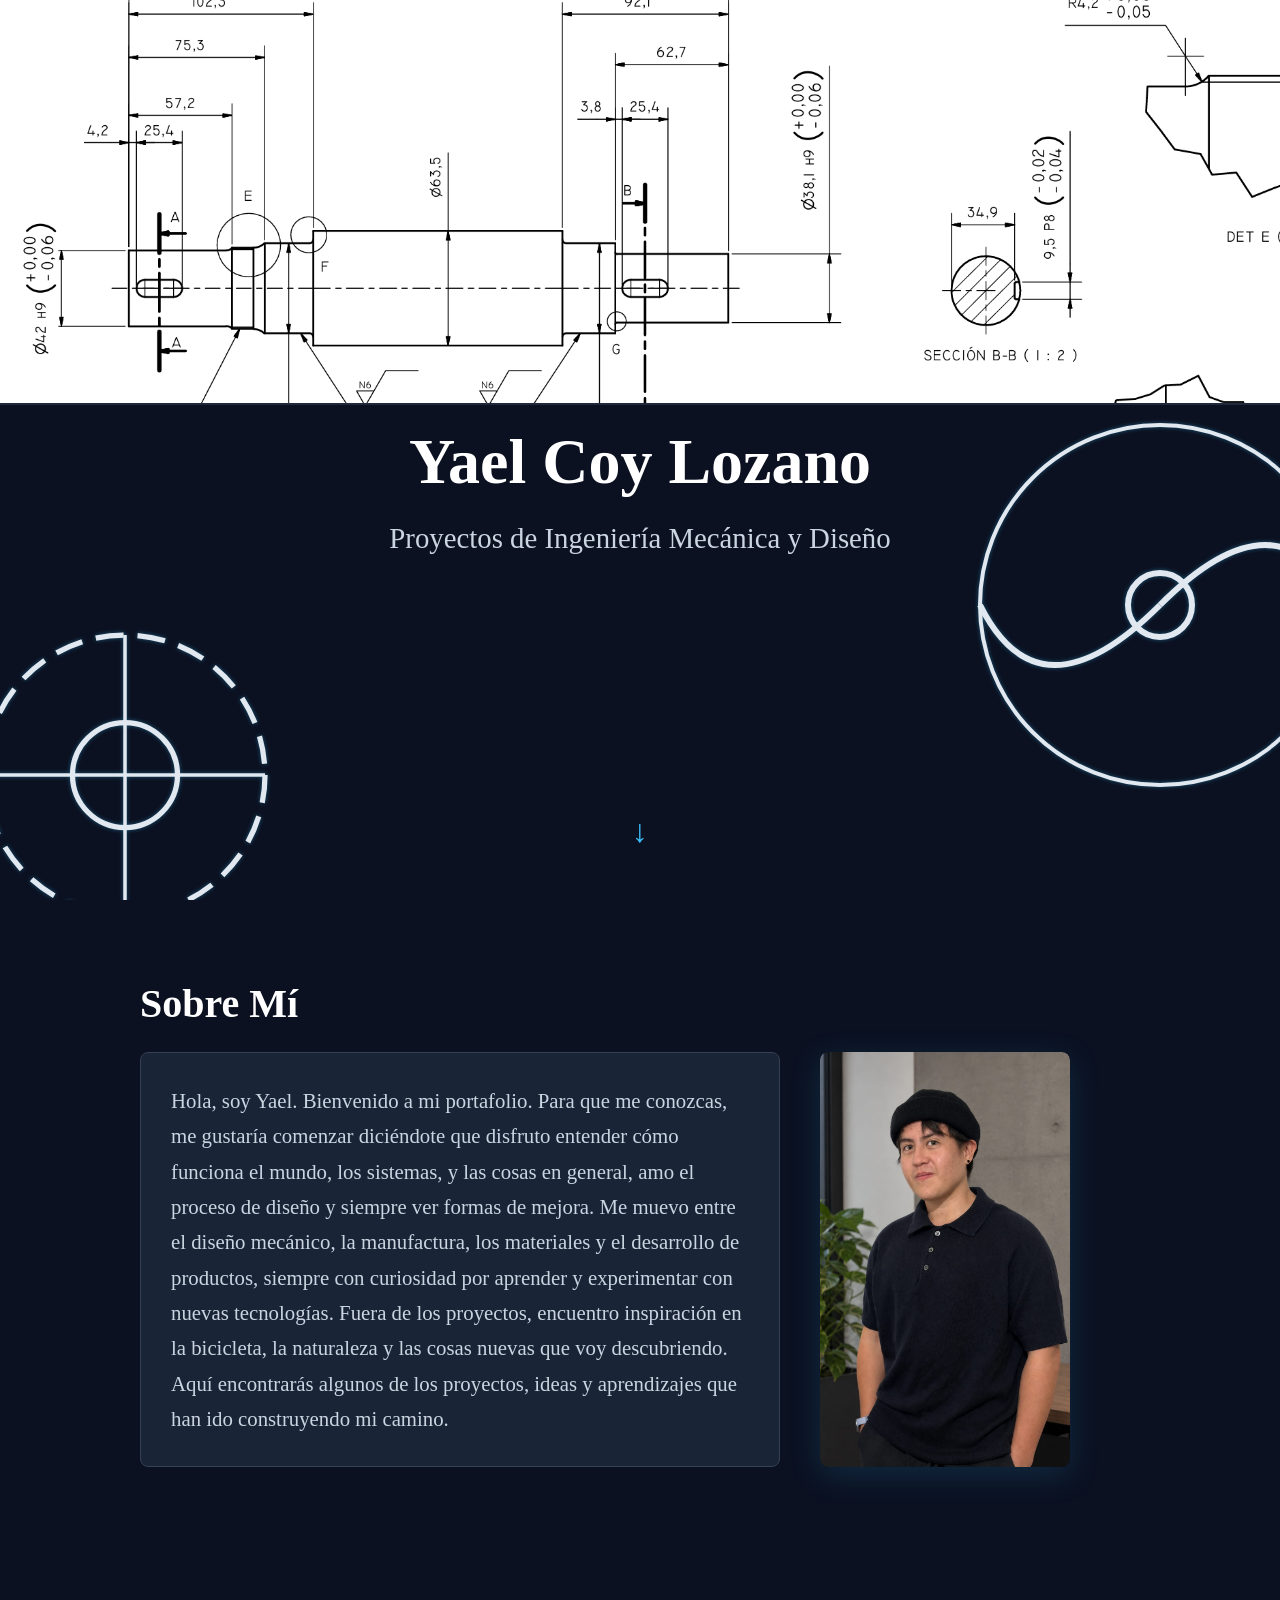
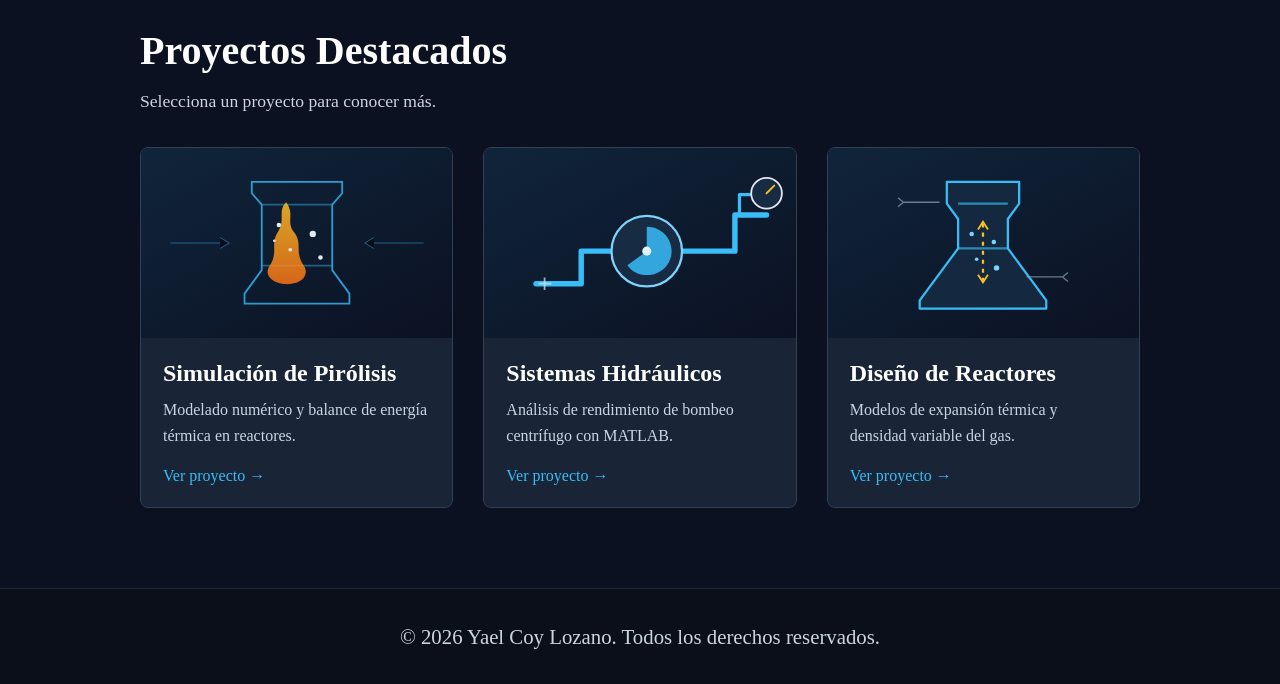
==== index.html @ a69e2ab6 "Add interactive project detail views to portfolio" ====
<!DOCTYPE html>
<html lang="es">
<head>
    <meta charset="UTF-8">
    <meta name="viewport" content="width=device-width, initial-scale=1.0">
    <title>Yael Coy Lozano | Portafolio de Ingeniería</title>
    <link rel="stylesheet" href="style.css">
    <link rel="stylesheet" href="projects.css">
    <link rel="icon" type="image/png" href="Favicon.png">
    <script src="projects.js" defer></script>
</head>
<body>

    <!-- FONDO ANIMADO DE MECANISMOS MINIMALISTAS -->
    <div class="mechanisms-background">
        <svg class="mech-shape shape-1" viewBox="0 0 100 100">
            <circle cx="50" cy="50" r="40" stroke="currentColor" stroke-width="1.5" fill="none" stroke-dasharray="8 4" />
            <circle cx="50" cy="50" r="15" stroke="currentColor" stroke-width="1.5" fill="none" />
            <line x1="50" y1="10" x2="50" y2="90" stroke="currentColor" stroke-width="1" />
            <line x1="10" y1="50" x2="90" y2="50" stroke="currentColor" stroke-width="1" />
        </svg>

        <svg class="mech-shape shape-2" viewBox="0 0 100 100">
            <circle cx="50" cy="50" r="45" stroke="currentColor" stroke-width="1" fill="none" />
            <path d="M50 50 Q 80 20 95 50" stroke="currentColor" stroke-width="1.5" fill="none" />
            <path d="M50 50 Q 20 80 5 50" stroke="currentColor" stroke-width="1.5" fill="none" />
            <circle cx="50" cy="50" r="8" stroke="currentColor" stroke-width="1.5" fill="none" />
        </svg>

        <svg class="mech-shape shape-3" viewBox="0 0 100 100">
            <polyline points="20,80 50,20 80,60" stroke="currentColor" stroke-width="1.5" fill="none" />
            <circle cx="20" cy="80" r="3" fill="currentColor" />
            <circle cx="50" cy="20" r="3" fill="currentColor" />
            <circle cx="80" cy="60" r="3" fill="currentColor" />
        </svg>
    </div>

    <!-- PANTALLA DE PRESENTACIÓN DIVIDIDA -->
    <header class="hero">
        <div class="hero-image"></div>
        <div class="hero-content">
            <h1 class="main-title">Yael Coy Lozano</h1>
            <p class="subtitle">Proyectos de Ingeniería Mecánica y Diseño</p>
            <div class="scroll-indicator">
                <span>&#8595;</span>
            </div>
        </div>
    </header>

    <!-- SECCIÓN SOBRE MÍ -->
    <section id="about" class="section">
        <div class="container">
            <h2>Sobre Mí</h2>
            <div class="about-content">
                <div class="about-text">
                    <div class="about-card">
                        <p>
                            Hola, soy Yael. Bienvenido a mi portafolio.

Para que me conozcas, me gustaría comenzar diciéndote que disfruto entender cómo funciona el mundo, los sistemas, y las cosas en general, amo el proceso de diseño y siempre ver formas de mejora. Me muevo entre el diseño mecánico, la manufactura, los materiales y el desarrollo de productos, siempre con curiosidad por aprender y experimentar con nuevas tecnologías.

Fuera de los proyectos, encuentro inspiración en la bicicleta, la naturaleza y las cosas nuevas que voy descubriendo.

Aquí encontrarás algunos de los proyectos, ideas y aprendizajes que han ido construyendo mi camino.
                        </p>
                    </div>
                </div>
                <div class="about-image">
                    <img src="Fondo perfil.jpeg" alt="Yael Coy Lozano">
                </div>
            </div>
        </div>
    </section>

    <!-- SECCIÓN DE PROYECTOS -->
    <section id="projects" class="section">
        <div class="container">
            <h2>Proyectos Destacados</h2>
            <p class="projects-intro">Selecciona un proyecto para conocer más.</p>

            <div class="projects-grid" id="projects-grid">
                <button class="project-card" type="button" data-project="pirolisis" aria-controls="detail-pirolisis">
                    <img class="project-card-image" src="images/proyecto-pirolisis.svg" alt="Ilustración de partículas y calor en un reactor" loading="lazy">
                    <span class="project-card-content">
                        <span class="project-card-title">Simulación de Pirólisis</span>
                        <span class="project-card-summary">Modelado numérico y balance de energía térmica en reactores.</span>
                        <span class="project-card-link">Ver proyecto <span aria-hidden="true">&#8594;</span></span>
                    </span>
                </button>

                <button class="project-card" type="button" data-project="hidraulica" aria-controls="detail-hidraulica">
                    <img class="project-card-image" src="images/proyecto-hidraulica.svg" alt="Ilustración de una bomba y un sistema de tuberías" loading="lazy">
                    <span class="project-card-content">
                        <span class="project-card-title">Sistemas Hidráulicos</span>
                        <span class="project-card-summary">Análisis de rendimiento de bombeo centrífugo con MATLAB.</span>
                        <span class="project-card-link">Ver proyecto <span aria-hidden="true">&#8594;</span></span>
                    </span>
                </button>

                <button class="project-card" type="button" data-project="reactores" aria-controls="detail-reactores">
                    <img class="project-card-image" src="images/proyecto-reactores.svg" alt="Ilustración técnica de un reactor cónico" loading="lazy">
                    <span class="project-card-content">
                        <span class="project-card-title">Diseño de Reactores</span>
                        <span class="project-card-summary">Modelos de expansión térmica y densidad variable del gas.</span>
                        <span class="project-card-link">Ver proyecto <span aria-hidden="true">&#8594;</span></span>
                    </span>
                </button>
            </div>

            <div class="project-details" id="project-details" hidden>
                <button class="back-to-projects" type="button">
                    <span aria-hidden="true">&#8592;</span> Volver a proyectos
                </button>

                <article class="project-detail" id="detail-pirolisis" tabindex="-1" hidden>
                    <img class="project-detail-image" src="images/proyecto-pirolisis.svg" alt="Ilustración de partículas y calor en un reactor">
                    <div class="project-detail-content">
                        <p class="project-detail-label">Proyecto destacado</p>
                        <h3>Simulación de Pirólisis</h3>
                        <h4>Descripción</h4>
                        <p>Modelado numérico en Python empleando métodos RK4 para simular la trayectoria de partículas y realizar el balance de energía térmica en reactores.</p>
                    </div>
                </article>

                <article class="project-detail" id="detail-hidraulica" tabindex="-1" hidden>
                    <img class="project-detail-image" src="images/proyecto-hidraulica.svg" alt="Ilustración de una bomba y un sistema de tuberías">
                    <div class="project-detail-content">
                        <p class="project-detail-label">Proyecto destacado</p>
                        <h3>Sistemas Hidráulicos</h3>
                        <h4>Descripción</h4>
                        <p>Análisis de rendimiento en sistemas de bombeo centrífugo utilizando MATLAB. Cálculo del Punto de Máxima Eficiencia (BEP), NPSH y curvas del sistema (H<sub>sis</sub>).</p>
                    </div>
                </article>

                <article class="project-detail" id="detail-reactores" tabindex="-1" hidden>
                    <img class="project-detail-image" src="images/proyecto-reactores.svg" alt="Ilustración técnica de un reactor cónico">
                    <div class="project-detail-content">
                        <p class="project-detail-label">Proyecto destacado</p>
                        <h3>Diseño de Reactores</h3>
                        <h4>Descripción</h4>
                        <p>Desarrollo de modelos considerando la expansión térmica y la densidad variable del gas en geometrías de expansión cónica.</p>
                    </div>
                </article>
            </div>
        </div>
    </section>

    <!-- PIE DE PÁGINA -->
    <footer class="footer">
        <div class="container">
            <p>&copy; 2026 Yael Coy Lozano. Todos los derechos reservados.</p>
        </div>
    </footer>
</body>
</html>
---- style.css ----
/* RESET BÁSICO Y PROPIEDADES GENERALES */
* {
    margin: 0;
    padding: 0;
    box-sizing: border-box;
}

html {
    scroll-behavior: smooth;
    font-family: "Times New Roman", Times, serif; 
    background-color: #0b1121; /* Fondo principal oscuro */
    color: #e2e8f0;
    position: relative; 
    z-index: 0;
}

body {
    position: relative;
    z-index: 1;
}

/* ------------------------------------------- */
/* FONDO DE MECANISMOS ANIMADOS */
/* ------------------------------------------- */
.mechanisms-background {
    position: fixed; 
    top: 0;
    left: 0;
    width: 100%;
    height: 100%;
    pointer-events: none; 
    z-index: 0;
    overflow: hidden;
    background-color: transparent;
}

.mech-shape {
    position: absolute;
    stroke: rgba(56, 189, 248, 0.6);
    fill: none;
}

svg.mech-shape {
    filter: drop-shadow(0 0 2px rgba(56, 189, 248, 0.4));
}

@keyframes fadeMoveRotate {
    0% {
        opacity: 0;
        transform: rotate(0deg) scale(0.9) translateY(15px);
    }
    40% { opacity: 1; }
    60% { opacity: 1; }
    100% {
        opacity: 0;
        transform: rotate(60deg) scale(1.1) translateY(-15px);
    }
}

.shape-1 {
    width: 350px;
    height: 350px;
    bottom: -50px;
    left: -50px;
    animation: fadeMoveRotate 14s infinite linear;
}

.shape-2 {
    width: 400px;
    height: 400px;
    top: 45%;
    right: -80px;
    animation: fadeMoveRotate 18s infinite linear reverse;
    animation-delay: 4s; 
}

.shape-3 {
    width: 200px;
    height: 200px;
    top: 15%;
    left: 15%;
    animation: fadeMoveRotate 12s infinite linear;
    animation-delay: 8s; 
}

/* ------------------------------------------- */
/* PANTALLA DE PRESENTACIÓN DIVIDIDA */
/* ------------------------------------------- */
.hero {
    height: 100vh; 
    display: flex;
    flex-direction: column;
    position: relative;
    z-index: 2;
}

.hero-image {
    width: 100%;
    height: 45vh; 
    background-image: url('Fondo plano.png'); 
    background-size: cover; 
    background-position: center; 
    background-repeat: no-repeat;
    position: relative;
    z-index: 3; /* Cubre la animación en la parte superior */
    border-bottom: 2px solid #1e293b;
}

.hero-content {
    height: 55vh; 
    display: flex;
    flex-direction: column;
    justify-content: center;
    align-items: center;
    text-align: center;
    padding: 20px;
    background-color: transparent;
    position: relative;
    z-index: 2; /* Por encima de la animación */
}

.main-title {
    font-size: 4rem; /* Título grande e impactante */
    font-weight: bold;
    color: #ffffff;
    margin-bottom: 15px;
}

.subtitle {
    font-size: 1.8rem; /* Subtítulo agrandado */
    font-weight: normal;
    color: #cbd5e1; 
    margin-bottom: 40px;
}

.scroll-indicator {
    font-size: 2rem;
    color: #38bdf8;
    animation: bounce 2s infinite;
    margin-top: auto; 
    margin-bottom: 30px;
}

@keyframes bounce {
    0%, 20%, 50%, 80%, 100% { transform: translateY(0); }
    40% { transform: translateY(-10px); }
    60% { transform: translateY(-5px); }
}

/* ------------------------------------------- */
/* SECCIONES Y CONTENIDO (Por encima del fondo) */
/* ------------------------------------------- */
.section {
    padding: 80px 20px;
    position: relative;
    z-index: 2;
}

.container {
    max-width: 1000px;
    margin: 0 auto;
}

h2 {
    font-size: 2.5rem;
    color: #ffffff;
    margin-bottom: 25px;
}

p {
    line-height: 1.7;
    color: #cbd5e1;
    font-size: 1.3rem; 
}

/* ------------------------------------------- */
/* SECCIÓN SOBRE MÍ - LAYOUT DE DOS COLUMNAS */
/* ------------------------------------------- */
.about-content {
    display: grid;
    grid-template-columns: 2fr 1fr;
    gap: 40px;
    align-items: stretch;
}

.about-text {
    flex: 1;
}

.about-card {
    background-color: rgba(30, 41, 59, 0.85); /* Fondo semitransparente */
    padding: 30px;
    border-radius: 8px;
    border: 1px solid #334155;
    backdrop-filter: blur(5px); /* Efecto cristal */
    user-select: none; /* No seleccionable */
    -webkit-user-select: none; /* Para Safari */
    -moz-user-select: none; /* Para Firefox */
    display: flex;
    align-items: center;
    height: 100%;
}

.about-card p {
    margin: 0;
}

.about-image {
    flex: 1;
    overflow: hidden;
    border-radius: 8px;
    box-shadow: 0 8px 32px rgba(56, 189, 248, 0.15);
    max-width: 250px;
    height: 100%;
    display: flex;
    align-items: center;
    justify-content: center;
}

.about-image img {
    width: 100%;
    height: 100%;
    object-fit: cover;
    border-radius: 8px;
    display: block;
}

/* Responsive: En pantallas pequeñas, una columna */
@media (max-width: 768px) {
    .about-content {
        grid-template-columns: 1fr;
        gap: 20px;
    }
    
    .about-image {
        max-width: 200px;
        margin: 0 auto;
    }
    
    .about-image {
        order: -1; /* La imagen arriba en móvil */
    }
}

/* ------------------------------------------- */
/* TARJETAS DE PROYECTOS */
/* ------------------------------------------- */
.projects-grid {
    display: grid;
    grid-template-columns: repeat(auto-fit, minmax(300px, 1fr));
    gap: 30px;
    margin-top: 30px;
}

.project-card {
    background-color: rgba(30, 41, 59, 0.85); /* Fondo semitransparente */
    padding: 30px;
    border-radius: 8px;
    transition: transform 0.3s ease, border-color 0.3s ease;
    border: 1px solid #334155;
    backdrop-filter: blur(5px); /* Efecto cristal para que el fondo se vea elegante */
}

.project-card:hover {
    transform: translateY(-5px);
    border-color: #38bdf8;
}

.project-card h3 {
    color: #ffffff;
    margin-bottom: 15px;
    font-size: 1.6rem;
}

.project-card p {
    font-size: 1.15rem;
}

/* ------------------------------------------- */
/* FOOTER */
/* ------------------------------------------- */
.footer {
    text-align: center;
    padding: 30px 20px;
    background-color: #0b0f19;
    color: #64748b;
    font-size: 1.1rem;
    position: relative;
    z-index: 2;
    border-top: 1px solid #1e293b;
}
---- projects.css ----
/* Vistas ampliadas de proyectos */
.projects-intro {
    margin-top: -12px;
    font-size: 1.1rem;
}

.project-card {
    display: flex;
    flex-direction: column;
    width: 100%;
    padding: 0;
    overflow: hidden;
    color: inherit;
    text-align: left;
    font: inherit;
    cursor: pointer;
}

.project-card:focus-visible,
.back-to-projects:focus-visible {
    outline: 3px solid #38bdf8;
    outline-offset: 4px;
}

.project-card-image {
    display: block;
    width: 100%;
    height: 190px;
    object-fit: cover;
    background: #111b2e;
}

.project-card-content {
    display: flex;
    flex: 1;
    flex-direction: column;
    align-items: flex-start;
    padding: 22px;
}

.project-card-title {
    margin-bottom: 10px;
    color: #fff;
    font-size: 1.5rem;
    font-weight: 700;
}

.project-card-summary {
    color: #cbd5e1;
    font-size: 1rem;
    line-height: 1.6;
}

.project-card-link {
    margin-top: 18px;
    color: #38bdf8;
    font-size: 1rem;
}

.project-details {
    margin-top: 30px;
}

.back-to-projects {
    display: inline-flex;
    align-items: center;
    gap: 10px;
    margin-bottom: 22px;
    padding: 10px 0;
    border: 0;
    background: transparent;
    color: #38bdf8;
    font: inherit;
    font-size: 1.1rem;
    cursor: pointer;
}

.back-to-projects span {
    font-size: 1.5rem;
}

.project-detail {
    overflow: hidden;
    border: 1px solid #334155;
    border-radius: 12px;
    background: rgba(30, 41, 59, 0.92);
    backdrop-filter: blur(5px);
    animation: project-detail-enter 220ms ease-out;
}

.project-detail-image {
    display: block;
    width: 100%;
    max-height: 390px;
    object-fit: cover;
    background: #111b2e;
}

.project-detail-content {
    padding: clamp(22px, 5vw, 42px);
}

.project-detail-label {
    margin-bottom: 8px;
    color: #38bdf8;
    font-size: 1rem;
    text-transform: uppercase;
    letter-spacing: 0.08em;
}

.project-detail h3 {
    margin-bottom: 24px;
    color: #fff;
    font-size: clamp(1.8rem, 5vw, 2.5rem);
}

.project-detail h4 {
    margin-bottom: 8px;
    color: #fff;
    font-size: 1.25rem;
}

.project-detail-content > p:last-child {
    font-size: 1.1rem;
}

.project-details[hidden],
.project-detail[hidden],
.projects-grid[hidden] {
    display: none;
}

@keyframes project-detail-enter {
    from { opacity: 0; transform: translateY(8px); }
    to { opacity: 1; transform: translateY(0); }
}

@media (prefers-reduced-motion: reduce) {
    .project-detail {
        animation: none;
    }
}

@media (max-width: 480px) {
    .project-card-image {
        height: 165px;
    }
}
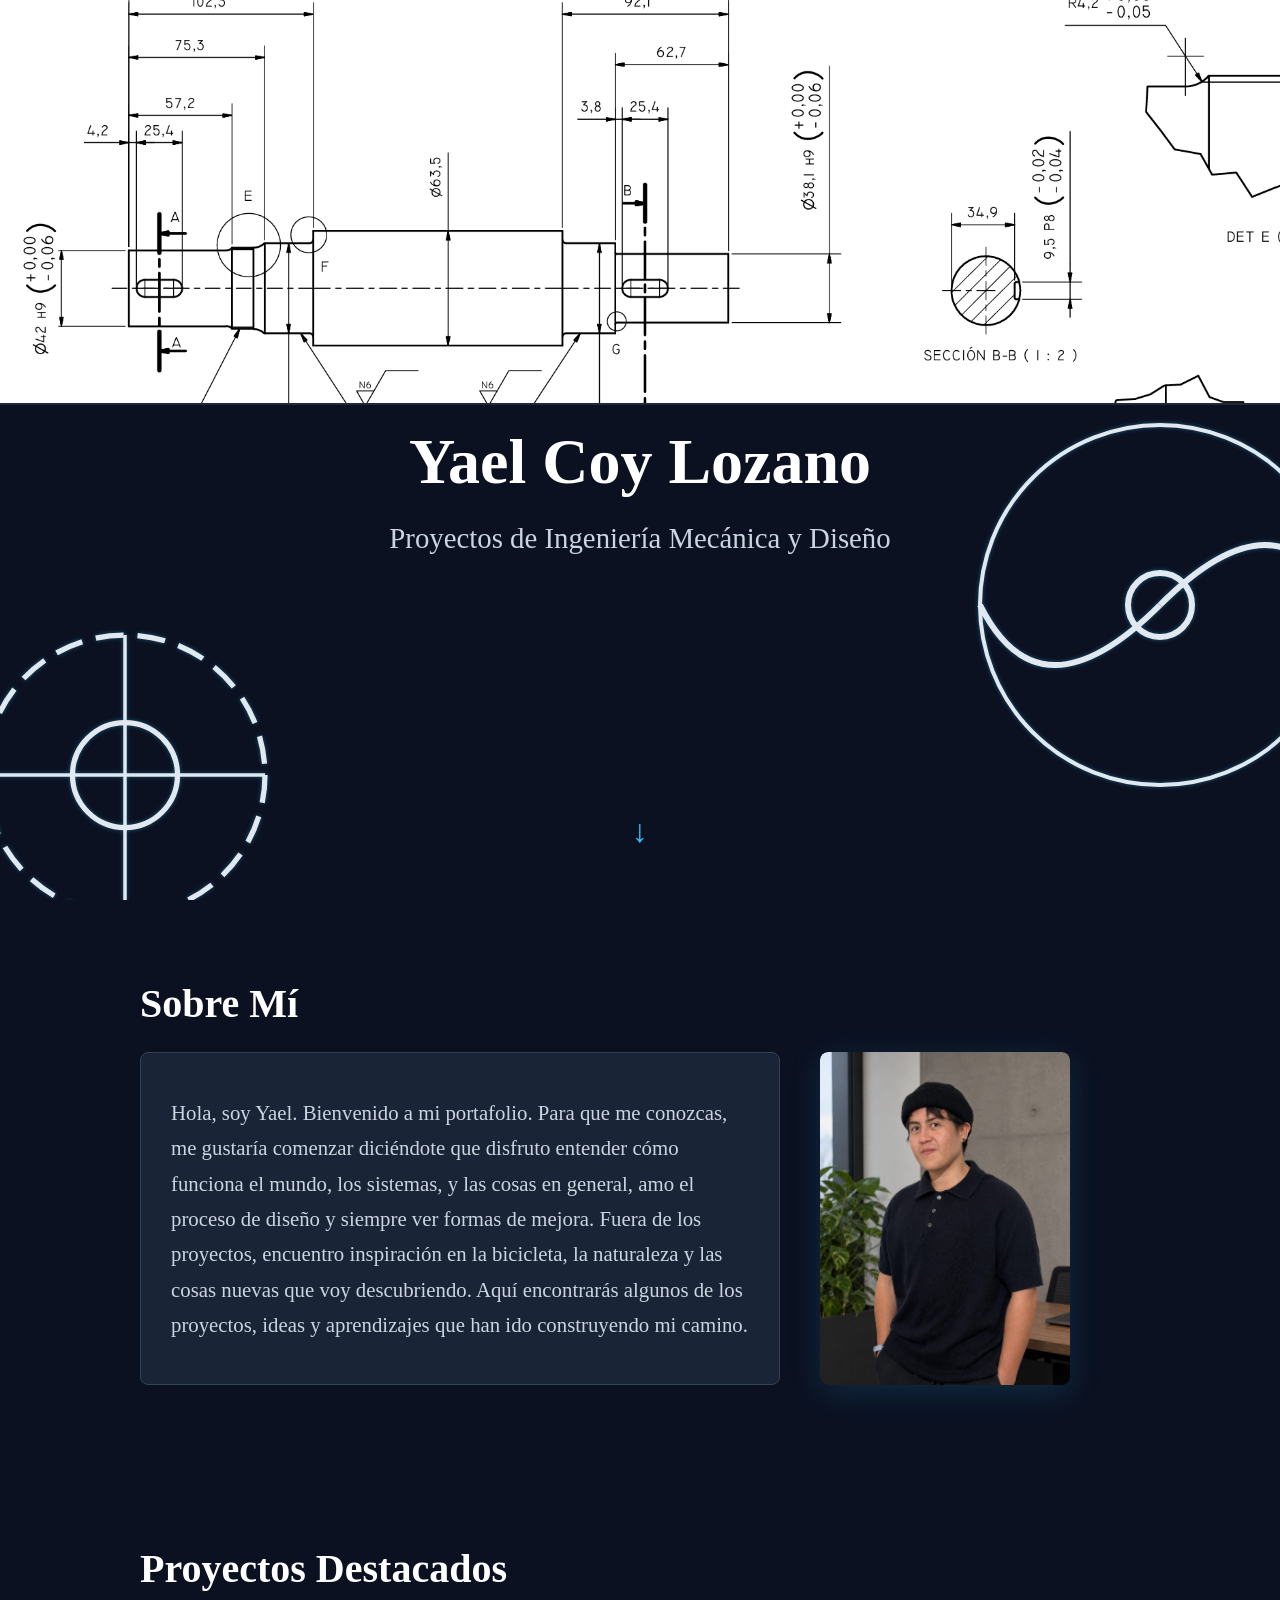
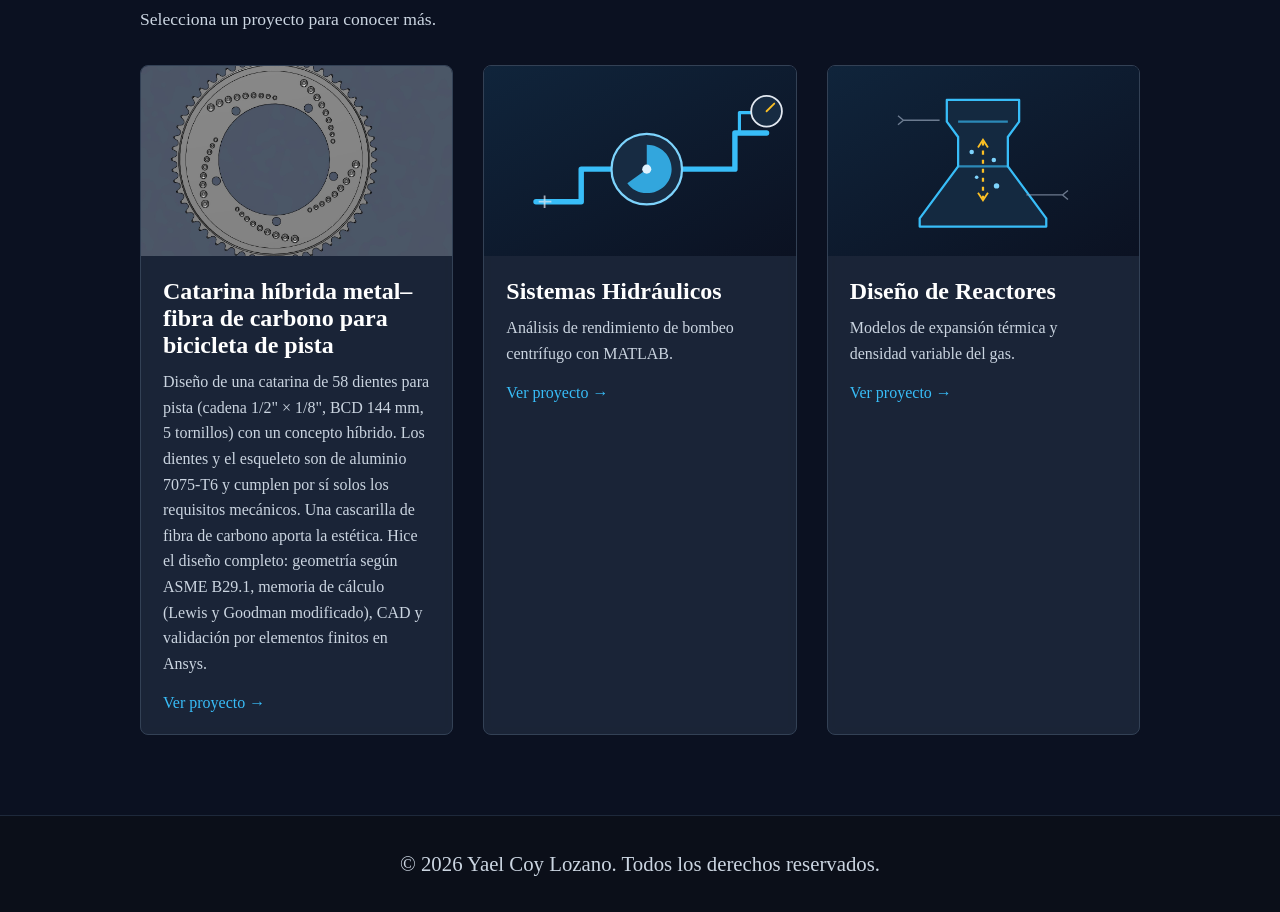
==== commit 334a5156: "Update first project with Catarina hybrid sprocket content and FEA images" ====
--- a/index.html
+++ b/index.html
@@ -57,7 +57,7 @@
                         <p>
                             Hola, soy Yael. Bienvenido a mi portafolio.
 
-Para que me conozcas, me gustaría comenzar diciéndote que disfruto entender cómo funciona el mundo, los sistemas, y las cosas en general, amo el proceso de diseño y siempre ver formas de mejora. Me muevo entre el diseño mecánico, la manufactura, los materiales y el desarrollo de productos, siempre con curiosidad por aprender y experimentar con nuevas tecnologías.
+Para que me conozcas, me gustaría comenzar diciéndote que disfruto entender cómo funciona el mundo, los sistemas, y las cosas en general, amo el proceso de diseño y siempre ver formas de mejora.
 
 Fuera de los proyectos, encuentro inspiración en la bicicleta, la naturaleza y las cosas nuevas que voy descubriendo.
 
@@ -80,10 +80,10 @@
 
             <div class="projects-grid" id="projects-grid">
                 <button class="project-card" type="button" data-project="pirolisis" aria-controls="detail-pirolisis">
-                    <img class="project-card-image" src="images/proyecto-pirolisis.svg" alt="Ilustración de partículas y calor en un reactor" loading="lazy">
+                    <img class="project-card-image" src="images/Catarina1.jpeg" alt="Catarina híbrida de aluminio y fibra de carbono para bicicleta de pista" loading="lazy">
                     <span class="project-card-content">
-                        <span class="project-card-title">Simulación de Pirólisis</span>
-                        <span class="project-card-summary">Modelado numérico y balance de energía térmica en reactores.</span>
+                        <span class="project-card-title">Catarina híbrida metal–fibra de carbono para bicicleta de pista</span>
+                        <span class="project-card-summary">Diseño de una catarina de 58 dientes para pista (cadena 1/2&quot; × 1/8&quot;, BCD 144 mm, 5 tornillos) con un concepto híbrido. Los dientes y el esqueleto son de aluminio 7075-T6 y cumplen por sí solos los requisitos mecánicos. Una cascarilla de fibra de carbono aporta la estética. Hice el diseño completo: geometría según ASME B29.1, memoria de cálculo (Lewis y Goodman modificado), CAD y validación por elementos finitos en Ansys.</span>
                         <span class="project-card-link">Ver proyecto <span aria-hidden="true">&#8594;</span></span>
                     </span>
                 </button>
@@ -113,12 +113,73 @@
                 </button>
 
                 <article class="project-detail" id="detail-pirolisis" tabindex="-1" hidden>
-                    <img class="project-detail-image" src="images/proyecto-pirolisis.svg" alt="Ilustración de partículas y calor en un reactor">
+                    <img class="project-detail-image" src="images/Catarina1.jpeg" alt="Catarina híbrida de aluminio y fibra de carbono para bicicleta de pista">
                     <div class="project-detail-content">
                         <p class="project-detail-label">Proyecto destacado</p>
-                        <h3>Simulación de Pirólisis</h3>
-                        <h4>Descripción</h4>
-                        <p>Modelado numérico en Python empleando métodos RK4 para simular la trayectoria de partículas y realizar el balance de energía térmica en reactores.</p>
+                        <h3>Catarina híbrida metal–fibra de carbono para bicicleta de pista</h3>
+
+                        <h4>Objetivo y concepto</h4>
+                        <p>Quería una catarina de pista que fuera resistente y también llamativa. Separé las dos funciones:</p>
+                        <p><strong>Función mecánica:</strong> los dientes y un esqueleto estructural en aluminio 7075-T6. El metal debía cumplir por sí solo con la resistencia a fatiga y al desgaste, sin depender de la fibra.</p>
+                        <p><strong>Función estética:</strong> una cascarilla de fibra de carbono sobre el esqueleto, que da el aspecto visual característico del material sin tener un papel estructural.</p>
+                        <p>Así, el diseño mecánico se verifica solo con el metal, que es la condición más exigente.</p>
+
+                        <h4>Los requisitos eran:</h4>
+                        <ul>
+                            <li>Transmisión de 58 dientes con cadena de 1/2&quot; × 1/8&quot;.</li>
+                            <li>Montaje con BCD de 144 mm y 5 tornillos.</li>
+                            <li>Vida útil de 15.000 km.</li>
+                            <li>Alta resistencia a fatiga y al desgaste.</li>
+                            <li>Perfil de diente estándar de pista.</li>
+                        </ul>
+
+                        <h4>Geometría</h4>
+                        <p>Calculé el perfil del diente con las relaciones de ASME B29.1, a partir de la cadena (paso de 12,7 mm, rodillo de 7,92 mm). Los resultados principales:</p>
+                        <ul>
+                            <li>Diámetro primitivo de 234,6 mm.</li>
+                            <li>Diámetro de raíz de 226,7 mm.</li>
+                            <li>Diámetro exterior de 240 mm.</li>
+                            <li>Espesor de diente de 2,95 mm frente a un ancho interno de cadena de 3,175 mm, lo que deja 0,22 mm de holgura de entrada.</li>
+                            <li>Chaflanes laterales de 1,27 a 1,9 mm a 45°.</li>
+                            <li>Radios de asiento y de perfil dentro de los rangos de la norma.</li>
+                            <li>Diámetro de alivio de 202,4 mm bajo la raíz, que define hasta dónde se puede vaciar el cuerpo del plato sin invadir la zona de dientes.</li>
+                        </ul>
+                        <p>En el CAD, el esqueleto lleva orificios de tamaño decreciente distribuidos en arcos, que lo aligeran y le dan identidad visual.</p>
+
+                        <h4>Cargas de diseño</h4>
+                        <p>Modelé un sprint con 1.600 W de potencia pico a 75 km/h, con rueda 700c y piñón de 14 dientes. Resultaron un torque de 106 N·m y una fuerza de cadena nominal de 906 N. Definí dos casos de carga:</p>
+                        <ul>
+                            <li>Carga pico: 1.359 N. Es la nominal con un factor de 1,5 por tirones de cadena y esfuerzo adicional del ciclista. La uso para la verificación estática.</li>
+                            <li>Carga nominal: 906 N. Es la carga repetida en cada pedalada. La uso para fatiga, porque los impactos son eventos ocasionales y no ocurren en cada ciclo.</li>
+                        </ul>
+                        <p>Como la catarina funciona como un engrane, la carga se reparte entre los dientes en contacto con la cadena. Asumí un reparto 70/30: el diente más cargado recibe el 70 % (951 N con la carga pico) y el segundo el 30 % (408 N).</p>
+
+                        <h4>Verificación estática</h4>
+                        <p>Con la teoría de Lewis calculé el esfuerzo en la raíz del diente, usando el factor de forma interpolado para z = 58 y el factor de velocidad de Barth. Para el diente más cargado, con 951 N, el esfuerzo es de unos 252 MPa. El admisible es de 419 MPa (S<sub>y</sub>/1,2), y el factor de seguridad respecto a la fluencia (503 MPa) es de aproximadamente 2.</p>
+
+                        <h4>Verificación por fatiga</h4>
+                        <p>Con la carga nominal y el reparto 70/30, el diente más cargado soporta 634 N. El esfuerzo máximo resulta de unos 168 MPa, con σ<sub>min</sub> = 0 (carga repetida), por lo que σ<sub>m</sub> = σ<sub>a</sub> ≈ 84 MPa. Corregí el límite de fatiga del aluminio 7075-T6 (159 MPa a 5×10⁸ ciclos) con los factores de Marín: superficie, tamaño, temperatura y confiabilidad del 95 %. El resultado es de 128 MPa. Con Goodman modificado, el factor de seguridad es de 1,24 para una vida de 15.000 km, que equivale a unas 20,4 millones de revoluciones del plato.</p>
+
+                        <h4>Validación por elementos finitos (Ansys)</h4>
+                        <p>Para contrastar el cálculo analítico modelé un sector de dientes en Ansys, con una carga de 951 N sobre el diente más cargado.</p>
+                        <ul>
+                            <li>El esfuerzo principal máximo es de 242 MPa, en la raíz del diente. Es muy cercano a los 252 MPa de Lewis, con una diferencia de 4 %, así que el modelo analítico queda validado.</li>
+                            <li>La deformación máxima es de 0,048 mm, en la punta del diente.</li>
+                        </ul>
+                        <div class="project-fea-gallery" aria-label="Resultados de validación por elementos finitos">
+                            <img src="images/Catarina2.jpeg" alt="Resultado de esfuerzo por elementos finitos en Ansys">
+                            <img src="images/Catarina3.jpeg" alt="Resultado de deformación por elementos finitos en Ansys">
+                        </div>
+
+                        <h4>Trabajo futuro:</h4>
+                        <p>Trabajo futuro, para llevar el diseño de la verificación a la validación:</p>
+                        <ul>
+                            <li><strong>Simulación dinámica.</strong> La verificación de fatiga considera la variación cíclica del esfuerzo, pero parte de una carga y un reparto entre dientes supuestos, y el FEA se hizo con una carga estática. Una simulación dinámica del conjunto catarina–cadena–piñón permitiría obtener la carga real en cada diente a lo largo del engrane, el reparto entre los dientes en contacto y el efecto de los tirones de cadena. Con esos resultados se podrían sustituir los supuestos del reparto 70/30 y del factor de impacto de 1,5 por valores calculados, y alimentar un análisis de fatiga más realista.</li>
+                            <li><strong>Fabricación y ensayo.</strong> Fabricar un prototipo y medirlo en banco, para contrastar los resultados de los modelos con el comportamiento real.</li>
+                            <li><strong>Refinamiento del FEA.</strong> Refinar la malla en la raíz del diente y hacer un estudio de convergencia.</li>
+                            <li><strong>Desgaste.</strong> El requisito de resistencia al desgaste no se verificó con cálculo. Se puede abordar con un análisis de presión de contacto, o con el tratamiento superficial del diente, por ejemplo un anodizado duro.</li>
+                            <li><strong>Cascarilla.</strong> Modelar la cascarilla de fibra de carbono, definir su unión al esqueleto y evaluar su efecto en el peso y en el comportamiento del conjunto.</li>
+                        </ul>
                     </div>
                 </article>
 
--- a/projects.css
+++ b/projects.css
@@ -57,15 +57,39 @@
     font-size: 1rem;
 }
 
+/* Oculta completamente el pie de página mientras un proyecto está abierto. */
+body.project-open .footer {
+    display: none;
+}
+
+body.project-open .mechanisms-background {
+    visibility: hidden;
+}
+
+/* La vista del proyecto ocupa la pantalla completa y se desplaza sola. */
 .project-details {
-    margin-top: 30px;
+    position: fixed;
+    top: 0;
+    right: 0;
+    bottom: 0;
+    left: 0;
+    width: 100%;
+    height: 100dvh;
+    z-index: 1000;
+    overflow-y: auto;
+    -webkit-overflow-scrolling: touch;
+    overscroll-behavior: contain;
+    margin: 0;
+    padding: clamp(20px, 5vh, 48px) clamp(16px, 5vw, 48px);
+    background: #0b1121;
 }
 
 .back-to-projects {
-    display: inline-flex;
+    display: flex;
     align-items: center;
     gap: 10px;
-    margin-bottom: 22px;
+    width: min(100%, 1000px);
+    margin: 0 auto 22px;
     padding: 10px 0;
     border: 0;
     background: transparent;
@@ -80,10 +104,12 @@
 }
 
 .project-detail {
+    width: min(100%, 1000px);
+    margin: 0 auto;
     overflow: hidden;
     border: 1px solid #334155;
     border-radius: 12px;
-    background: rgba(30, 41, 59, 0.92);
+    background: rgba(30, 41, 59, 0.96);
     backdrop-filter: blur(5px);
     animation: project-detail-enter 220ms ease-out;
 }
@@ -145,4 +171,8 @@
     .project-card-image {
         height: 165px;
     }
+
+    .project-details {
+        padding: 16px;
+    }
 }
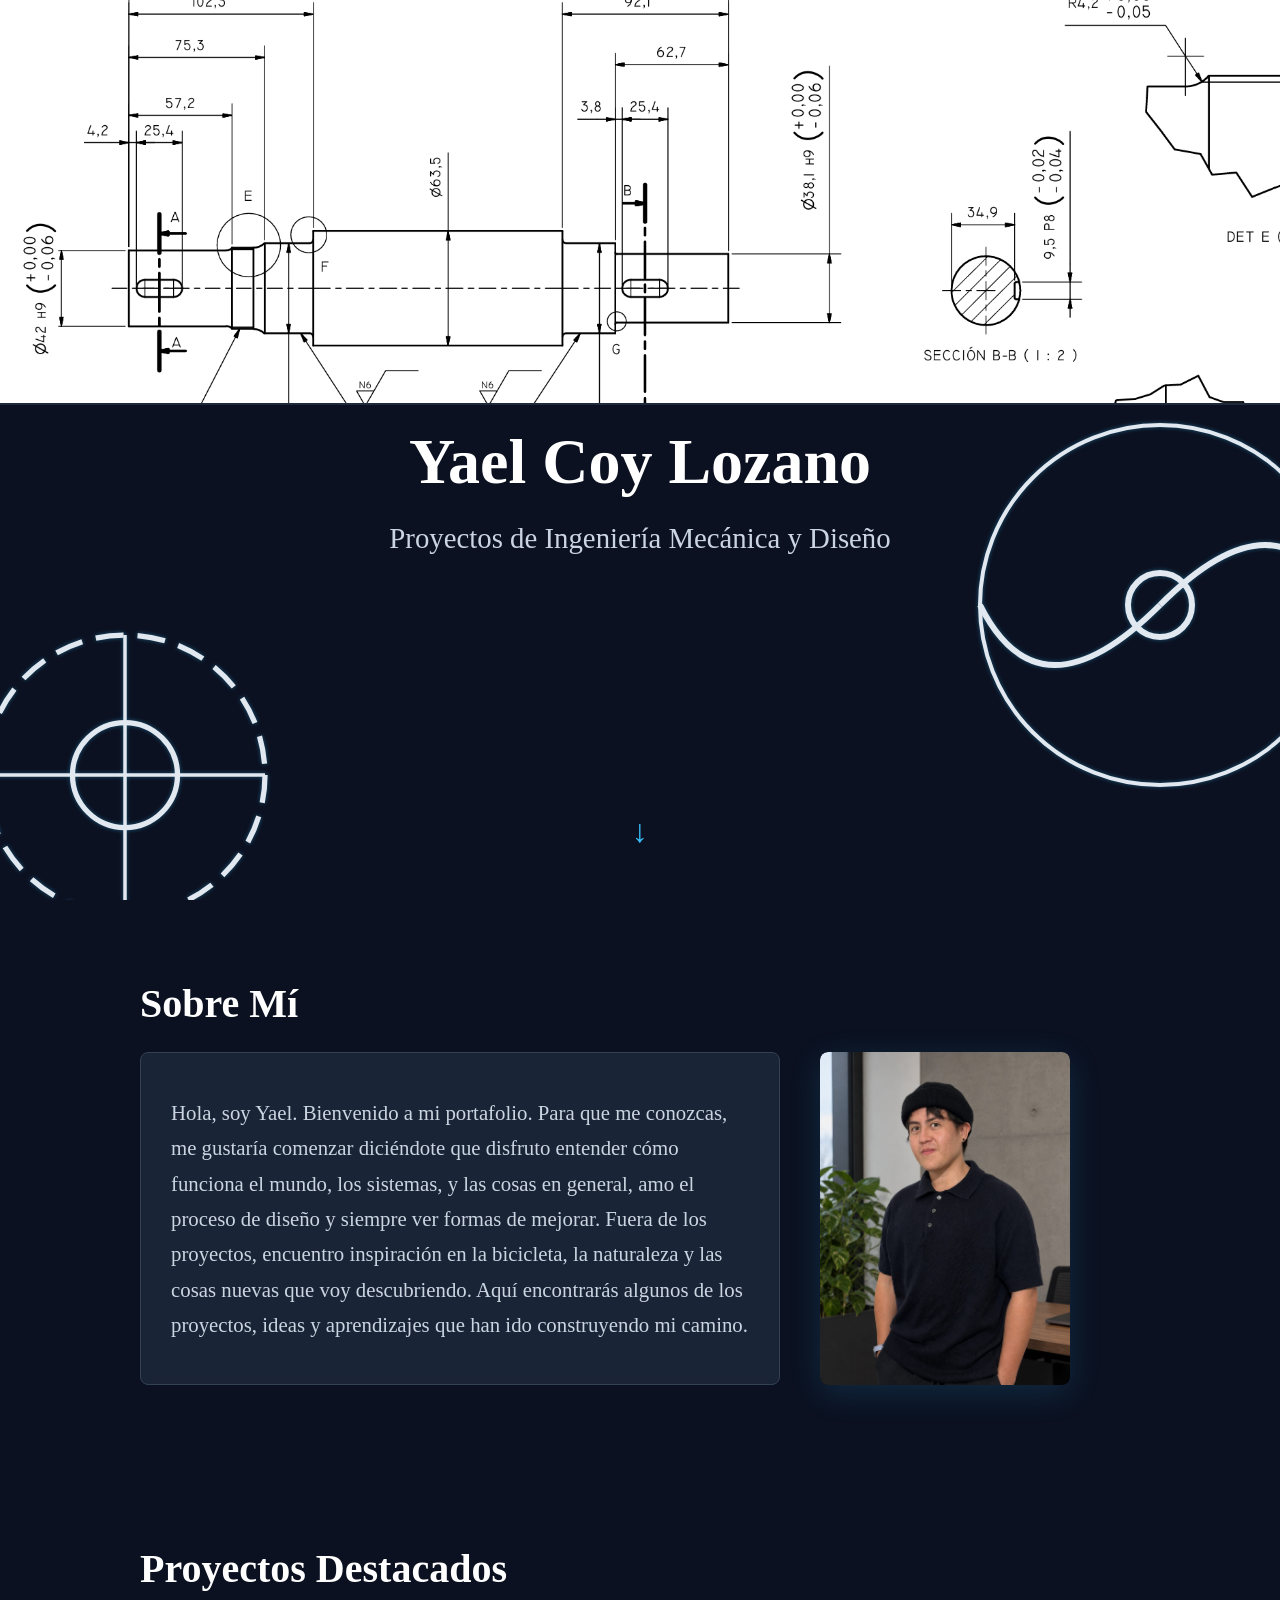
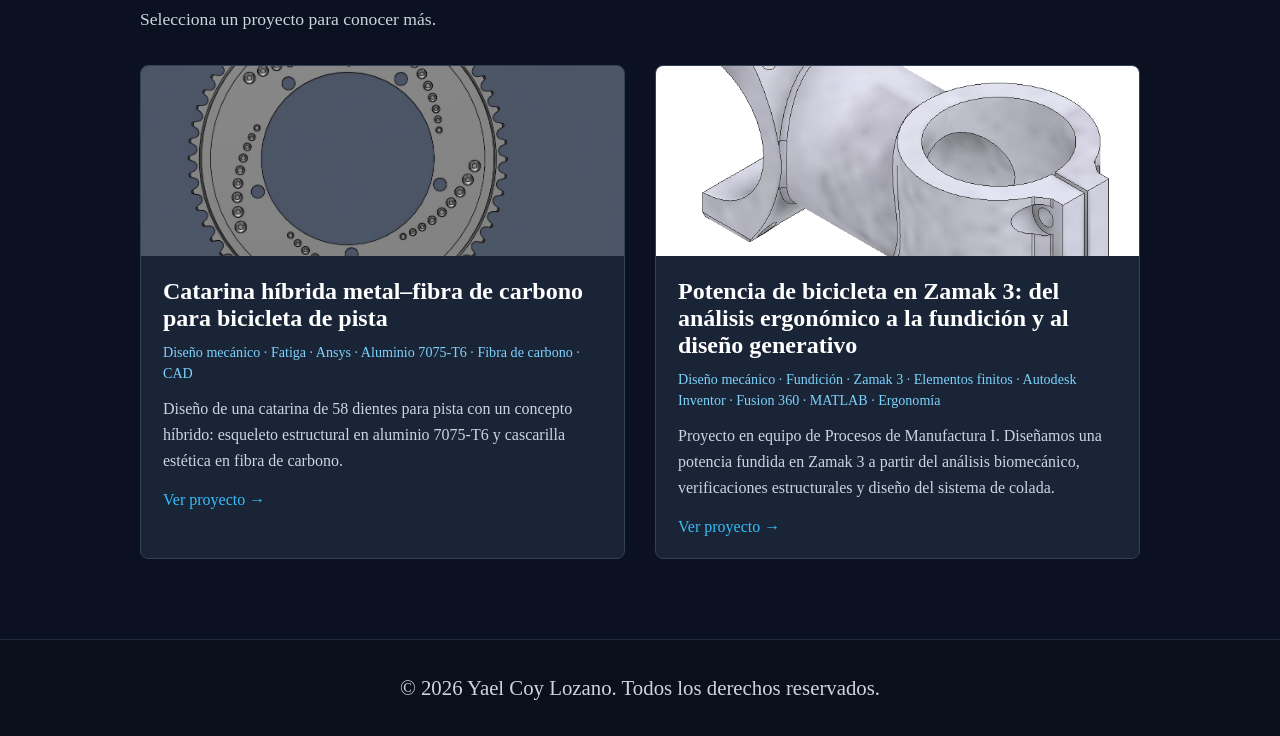
==== commit 161de2e8: "Estandariza los proyectos del plato y la potencia con plantillas modulares equivalentes" ====
--- a/index.html
+++ b/index.html
@@ -41,9 +41,7 @@
         <div class="hero-content">
             <h1 class="main-title">Yael Coy Lozano</h1>
             <p class="subtitle">Proyectos de Ingeniería Mecánica y Diseño</p>
-            <div class="scroll-indicator">
-                <span>&#8595;</span>
-            </div>
+            <div class="scroll-indicator"><span>&#8595;</span></div>
         </div>
     </header>
 
@@ -54,20 +52,16 @@
             <div class="about-content">
                 <div class="about-text">
                     <div class="about-card">
-                        <p>
-                            Hola, soy Yael. Bienvenido a mi portafolio.
+                        <p>Hola, soy Yael. Bienvenido a mi portafolio.
 
-Para que me conozcas, me gustaría comenzar diciéndote que disfruto entender cómo funciona el mundo, los sistemas, y las cosas en general, amo el proceso de diseño y siempre ver formas de mejora.
+Para que me conozcas, me gustaría comenzar diciéndote que disfruto entender cómo funciona el mundo, los sistemas, y las cosas en general, amo el proceso de diseño y siempre ver formas de mejorar.
 
 Fuera de los proyectos, encuentro inspiración en la bicicleta, la naturaleza y las cosas nuevas que voy descubriendo.
 
-Aquí encontrarás algunos de los proyectos, ideas y aprendizajes que han ido construyendo mi camino.
-                        </p>
+Aquí encontrarás algunos de los proyectos, ideas y aprendizajes que han ido construyendo mi camino.</p>
                     </div>
                 </div>
-                <div class="about-image">
-                    <img src="Fondo perfil.jpeg" alt="Yael Coy Lozano">
-                </div>
+                <div class="about-image"><img src="Fondo perfil.jpeg" alt="Yael Coy Lozano"></div>
             </div>
         </div>
     </section>
@@ -79,138 +73,18 @@
             <p class="projects-intro">Selecciona un proyecto para conocer más.</p>
 
             <div class="projects-grid" id="projects-grid">
-                <button class="project-card" type="button" data-project="pirolisis" aria-controls="detail-pirolisis">
-                    <img class="project-card-image" src="images/Catarina1.jpeg" alt="Catarina híbrida de aluminio y fibra de carbono para bicicleta de pista" loading="lazy">
-                    <span class="project-card-content">
-                        <span class="project-card-title">Catarina híbrida metal–fibra de carbono para bicicleta de pista</span>
-                        <span class="project-card-summary">Diseño de una catarina de 58 dientes para pista (cadena 1/2&quot; × 1/8&quot;, BCD 144 mm, 5 tornillos) con un concepto híbrido. Los dientes y el esqueleto son de aluminio 7075-T6 y cumplen por sí solos los requisitos mecánicos. Una cascarilla de fibra de carbono aporta la estética. Hice el diseño completo: geometría según ASME B29.1, memoria de cálculo (Lewis y Goodman modificado), CAD y validación por elementos finitos en Ansys.</span>
-                        <span class="project-card-link">Ver proyecto <span aria-hidden="true">&#8594;</span></span>
-                    </span>
-                </button>
-
-                <button class="project-card" type="button" data-project="hidraulica" aria-controls="detail-hidraulica">
-                    <img class="project-card-image" src="images/proyecto-hidraulica.svg" alt="Ilustración de una bomba y un sistema de tuberías" loading="lazy">
-                    <span class="project-card-content">
-                        <span class="project-card-title">Sistemas Hidráulicos</span>
-                        <span class="project-card-summary">Análisis de rendimiento de bombeo centrífugo con MATLAB.</span>
-                        <span class="project-card-link">Ver proyecto <span aria-hidden="true">&#8594;</span></span>
-                    </span>
-                </button>
-
-                <button class="project-card" type="button" data-project="reactores" aria-controls="detail-reactores">
-                    <img class="project-card-image" src="images/proyecto-reactores.svg" alt="Ilustración técnica de un reactor cónico" loading="lazy">
-                    <span class="project-card-content">
-                        <span class="project-card-title">Diseño de Reactores</span>
-                        <span class="project-card-summary">Modelos de expansión térmica y densidad variable del gas.</span>
-                        <span class="project-card-link">Ver proyecto <span aria-hidden="true">&#8594;</span></span>
-                    </span>
-                </button>
+                <!-- Las tarjetas se cargan desde sus plantillas modulares. -->
             </div>
 
             <div class="project-details" id="project-details" hidden>
-                <button class="back-to-projects" type="button">
-                    <span aria-hidden="true">&#8592;</span> Volver a proyectos
-                </button>
-
-                <article class="project-detail" id="detail-pirolisis" tabindex="-1" hidden>
-                    <img class="project-detail-image" src="images/Catarina1.jpeg" alt="Catarina híbrida de aluminio y fibra de carbono para bicicleta de pista">
-                    <div class="project-detail-content">
-                        <p class="project-detail-label">Proyecto destacado</p>
-                        <h3>Catarina híbrida metal–fibra de carbono para bicicleta de pista</h3>
-
-                        <h4>Objetivo y concepto</h4>
-                        <p>Quería una catarina de pista que fuera resistente y también llamativa. Separé las dos funciones:</p>
-                        <p><strong>Función mecánica:</strong> los dientes y un esqueleto estructural en aluminio 7075-T6. El metal debía cumplir por sí solo con la resistencia a fatiga y al desgaste, sin depender de la fibra.</p>
-                        <p><strong>Función estética:</strong> una cascarilla de fibra de carbono sobre el esqueleto, que da el aspecto visual característico del material sin tener un papel estructural.</p>
-                        <p>Así, el diseño mecánico se verifica solo con el metal, que es la condición más exigente.</p>
-
-                        <h4>Los requisitos eran:</h4>
-                        <ul>
-                            <li>Transmisión de 58 dientes con cadena de 1/2&quot; × 1/8&quot;.</li>
-                            <li>Montaje con BCD de 144 mm y 5 tornillos.</li>
-                            <li>Vida útil de 15.000 km.</li>
-                            <li>Alta resistencia a fatiga y al desgaste.</li>
-                            <li>Perfil de diente estándar de pista.</li>
-                        </ul>
-
-                        <h4>Geometría</h4>
-                        <p>Calculé el perfil del diente con las relaciones de ASME B29.1, a partir de la cadena (paso de 12,7 mm, rodillo de 7,92 mm). Los resultados principales:</p>
-                        <ul>
-                            <li>Diámetro primitivo de 234,6 mm.</li>
-                            <li>Diámetro de raíz de 226,7 mm.</li>
-                            <li>Diámetro exterior de 240 mm.</li>
-                            <li>Espesor de diente de 2,95 mm frente a un ancho interno de cadena de 3,175 mm, lo que deja 0,22 mm de holgura de entrada.</li>
-                            <li>Chaflanes laterales de 1,27 a 1,9 mm a 45°.</li>
-                            <li>Radios de asiento y de perfil dentro de los rangos de la norma.</li>
-                            <li>Diámetro de alivio de 202,4 mm bajo la raíz, que define hasta dónde se puede vaciar el cuerpo del plato sin invadir la zona de dientes.</li>
-                        </ul>
-                        <p>En el CAD, el esqueleto lleva orificios de tamaño decreciente distribuidos en arcos, que lo aligeran y le dan identidad visual.</p>
-
-                        <h4>Cargas de diseño</h4>
-                        <p>Modelé un sprint con 1.600 W de potencia pico a 75 km/h, con rueda 700c y piñón de 14 dientes. Resultaron un torque de 106 N·m y una fuerza de cadena nominal de 906 N. Definí dos casos de carga:</p>
-                        <ul>
-                            <li>Carga pico: 1.359 N. Es la nominal con un factor de 1,5 por tirones de cadena y esfuerzo adicional del ciclista. La uso para la verificación estática.</li>
-                            <li>Carga nominal: 906 N. Es la carga repetida en cada pedalada. La uso para fatiga, porque los impactos son eventos ocasionales y no ocurren en cada ciclo.</li>
-                        </ul>
-                        <p>Como la catarina funciona como un engrane, la carga se reparte entre los dientes en contacto con la cadena. Asumí un reparto 70/30: el diente más cargado recibe el 70 % (951 N con la carga pico) y el segundo el 30 % (408 N).</p>
-
-                        <h4>Verificación estática</h4>
-                        <p>Con la teoría de Lewis calculé el esfuerzo en la raíz del diente, usando el factor de forma interpolado para z = 58 y el factor de velocidad de Barth. Para el diente más cargado, con 951 N, el esfuerzo es de unos 252 MPa. El admisible es de 419 MPa (S<sub>y</sub>/1,2), y el factor de seguridad respecto a la fluencia (503 MPa) es de aproximadamente 2.</p>
-
-                        <h4>Verificación por fatiga</h4>
-                        <p>Con la carga nominal y el reparto 70/30, el diente más cargado soporta 634 N. El esfuerzo máximo resulta de unos 168 MPa, con σ<sub>min</sub> = 0 (carga repetida), por lo que σ<sub>m</sub> = σ<sub>a</sub> ≈ 84 MPa. Corregí el límite de fatiga del aluminio 7075-T6 (159 MPa a 5×10⁸ ciclos) con los factores de Marín: superficie, tamaño, temperatura y confiabilidad del 95 %. El resultado es de 128 MPa. Con Goodman modificado, el factor de seguridad es de 1,24 para una vida de 15.000 km, que equivale a unas 20,4 millones de revoluciones del plato.</p>
-
-                        <h4>Validación por elementos finitos (Ansys)</h4>
-                        <p>Para contrastar el cálculo analítico modelé un sector de dientes en Ansys, con una carga de 951 N sobre el diente más cargado.</p>
-                        <ul>
-                            <li>El esfuerzo principal máximo es de 242 MPa, en la raíz del diente. Es muy cercano a los 252 MPa de Lewis, con una diferencia de 4 %, así que el modelo analítico queda validado.</li>
-                            <li>La deformación máxima es de 0,048 mm, en la punta del diente.</li>
-                        </ul>
-                        <div class="project-fea-gallery" aria-label="Resultados de validación por elementos finitos">
-                            <img src="images/Catarina2.jpeg" alt="Resultado de esfuerzo por elementos finitos en Ansys">
-                            <img src="images/Catarina3.jpeg" alt="Resultado de deformación por elementos finitos en Ansys">
-                        </div>
-
-                        <h4>Trabajo futuro:</h4>
-                        <p>Trabajo futuro, para llevar el diseño de la verificación a la validación:</p>
-                        <ul>
-                            <li><strong>Simulación dinámica.</strong> La verificación de fatiga considera la variación cíclica del esfuerzo, pero parte de una carga y un reparto entre dientes supuestos, y el FEA se hizo con una carga estática. Una simulación dinámica del conjunto catarina–cadena–piñón permitiría obtener la carga real en cada diente a lo largo del engrane, el reparto entre los dientes en contacto y el efecto de los tirones de cadena. Con esos resultados se podrían sustituir los supuestos del reparto 70/30 y del factor de impacto de 1,5 por valores calculados, y alimentar un análisis de fatiga más realista.</li>
-                            <li><strong>Fabricación y ensayo.</strong> Fabricar un prototipo y medirlo en banco, para contrastar los resultados de los modelos con el comportamiento real.</li>
-                            <li><strong>Refinamiento del FEA.</strong> Refinar la malla en la raíz del diente y hacer un estudio de convergencia.</li>
-                            <li><strong>Desgaste.</strong> El requisito de resistencia al desgaste no se verificó con cálculo. Se puede abordar con un análisis de presión de contacto, o con el tratamiento superficial del diente, por ejemplo un anodizado duro.</li>
-                            <li><strong>Cascarilla.</strong> Modelar la cascarilla de fibra de carbono, definir su unión al esqueleto y evaluar su efecto en el peso y en el comportamiento del conjunto.</li>
-                        </ul>
-                    </div>
-                </article>
-
-                <article class="project-detail" id="detail-hidraulica" tabindex="-1" hidden>
-                    <img class="project-detail-image" src="images/proyecto-hidraulica.svg" alt="Ilustración de una bomba y un sistema de tuberías">
-                    <div class="project-detail-content">
-                        <p class="project-detail-label">Proyecto destacado</p>
-                        <h3>Sistemas Hidráulicos</h3>
-                        <h4>Descripción</h4>
-                        <p>Análisis de rendimiento en sistemas de bombeo centrífugo utilizando MATLAB. Cálculo del Punto de Máxima Eficiencia (BEP), NPSH y curvas del sistema (H<sub>sis</sub>).</p>
-                    </div>
-                </article>
-
-                <article class="project-detail" id="detail-reactores" tabindex="-1" hidden>
-                    <img class="project-detail-image" src="images/proyecto-reactores.svg" alt="Ilustración técnica de un reactor cónico">
-                    <div class="project-detail-content">
-                        <p class="project-detail-label">Proyecto destacado</p>
-                        <h3>Diseño de Reactores</h3>
-                        <h4>Descripción</h4>
-                        <p>Desarrollo de modelos considerando la expansión térmica y la densidad variable del gas en geometrías de expansión cónica.</p>
-                    </div>
-                </article>
+                <button class="back-to-projects" type="button"><span aria-hidden="true">&#8592;</span> Volver a proyectos</button>
+                <!-- Los detalles se cargan desde sus plantillas modulares. -->
             </div>
         </div>
     </section>
 
-    <!-- PIE DE PÁGINA -->
     <footer class="footer">
-        <div class="container">
-            <p>&copy; 2026 Yael Coy Lozano. Todos los derechos reservados.</p>
-        </div>
+        <div class="container"><p>&copy; 2026 Yael Coy Lozano. Todos los derechos reservados.</p></div>
     </footer>
 </body>
 </html>
--- a/projects.css
+++ b/projects.css
@@ -1,178 +1,59 @@
 /* Vistas ampliadas de proyectos */
-.projects-intro {
-    margin-top: -12px;
-    font-size: 1.1rem;
-}
-
-.project-card {
-    display: flex;
-    flex-direction: column;
-    width: 100%;
-    padding: 0;
-    overflow: hidden;
-    color: inherit;
-    text-align: left;
-    font: inherit;
-    cursor: pointer;
-}
-
-.project-card:focus-visible,
-.back-to-projects:focus-visible {
-    outline: 3px solid #38bdf8;
-    outline-offset: 4px;
-}
-
-.project-card-image {
-    display: block;
-    width: 100%;
-    height: 190px;
-    object-fit: cover;
-    background: #111b2e;
-}
-
-.project-card-content {
-    display: flex;
-    flex: 1;
-    flex-direction: column;
-    align-items: flex-start;
-    padding: 22px;
-}
-
-.project-card-title {
-    margin-bottom: 10px;
-    color: #fff;
-    font-size: 1.5rem;
-    font-weight: 700;
-}
-
-.project-card-summary {
-    color: #cbd5e1;
-    font-size: 1rem;
-    line-height: 1.6;
-}
-
-.project-card-link {
-    margin-top: 18px;
-    color: #38bdf8;
-    font-size: 1rem;
-}
-
-/* Oculta completamente el pie de página mientras un proyecto está abierto. */
-body.project-open .footer {
-    display: none;
-}
-
-body.project-open .mechanisms-background {
-    visibility: hidden;
-}
-
-/* La vista del proyecto ocupa la pantalla completa y se desplaza sola. */
-.project-details {
-    position: fixed;
-    top: 0;
-    right: 0;
-    bottom: 0;
-    left: 0;
-    width: 100%;
-    height: 100dvh;
-    z-index: 1000;
-    overflow-y: auto;
-    -webkit-overflow-scrolling: touch;
-    overscroll-behavior: contain;
-    margin: 0;
-    padding: clamp(20px, 5vh, 48px) clamp(16px, 5vw, 48px);
-    background: #0b1121;
-}
-
-.back-to-projects {
-    display: flex;
-    align-items: center;
-    gap: 10px;
-    width: min(100%, 1000px);
-    margin: 0 auto 22px;
-    padding: 10px 0;
-    border: 0;
-    background: transparent;
-    color: #38bdf8;
-    font: inherit;
-    font-size: 1.1rem;
-    cursor: pointer;
-}
-
-.back-to-projects span {
-    font-size: 1.5rem;
-}
-
-.project-detail {
-    width: min(100%, 1000px);
-    margin: 0 auto;
-    overflow: hidden;
-    border: 1px solid #334155;
-    border-radius: 12px;
-    background: rgba(30, 41, 59, 0.96);
-    backdrop-filter: blur(5px);
-    animation: project-detail-enter 220ms ease-out;
-}
-
-.project-detail-image {
-    display: block;
-    width: 100%;
-    max-height: 390px;
-    object-fit: cover;
-    background: #111b2e;
-}
-
-.project-detail-content {
-    padding: clamp(22px, 5vw, 42px);
-}
-
-.project-detail-label {
-    margin-bottom: 8px;
-    color: #38bdf8;
-    font-size: 1rem;
-    text-transform: uppercase;
-    letter-spacing: 0.08em;
-}
-
-.project-detail h3 {
-    margin-bottom: 24px;
-    color: #fff;
-    font-size: clamp(1.8rem, 5vw, 2.5rem);
-}
-
-.project-detail h4 {
-    margin-bottom: 8px;
-    color: #fff;
-    font-size: 1.25rem;
-}
-
-.project-detail-content > p:last-child {
-    font-size: 1.1rem;
-}
-
-.project-details[hidden],
-.project-detail[hidden],
-.projects-grid[hidden] {
-    display: none;
-}
-
-@keyframes project-detail-enter {
-    from { opacity: 0; transform: translateY(8px); }
-    to { opacity: 1; transform: translateY(0); }
-}
-
-@media (prefers-reduced-motion: reduce) {
-    .project-detail {
-        animation: none;
-    }
-}
-
-@media (max-width: 480px) {
-    .project-card-image {
-        height: 165px;
-    }
-
-    .project-details {
-        padding: 16px;
-    }
-}
+.projects-intro { margin-top: -12px; font-size: 1.1rem; }
+.project-card { display: flex; flex-direction: column; width: 100%; padding: 0; overflow: hidden; color: inherit; text-align: left; font: inherit; cursor: pointer; }
+.project-card:focus-visible, .back-to-projects:focus-visible { outline: 3px solid #38bdf8; outline-offset: 4px; }
+.project-card-image { display: block; width: 100%; height: 190px; object-fit: cover; background: #111b2e; }
+.project-card-content { display: flex; flex: 1; flex-direction: column; align-items: flex-start; padding: 22px; }
+.project-card-title { margin-bottom: 10px; color: #fff; font-size: 1.5rem; font-weight: 700; }
+.project-card-summary { color: #cbd5e1; font-size: 1rem; line-height: 1.6; }
+.project-card-link { margin-top: 18px; color: #38bdf8; font-size: 1rem; }
+body.project-open .footer { display: none; }
+body.project-open .mechanisms-background { visibility: hidden; }
+.project-details { position: fixed; inset: 0; width: 100%; height: 100dvh; z-index: 1000; overflow-y: auto; -webkit-overflow-scrolling: touch; overscroll-behavior: contain; margin: 0; padding: clamp(20px, 5vh, 48px) clamp(16px, 5vw, 48px); background: #0b1121; }
+.back-to-projects { display: flex; align-items: center; gap: 10px; width: min(100%, 1000px); margin: 0 auto 22px; padding: 10px 0; border: 0; background: transparent; color: #38bdf8; font: inherit; font-size: 1.1rem; cursor: pointer; }
+.back-to-projects span { font-size: 1.5rem; }
+.project-detail { width: min(100%, 1000px); margin: 0 auto; overflow: hidden; border: 1px solid #334155; border-radius: 12px; background: rgba(30, 41, 59, 0.96); backdrop-filter: blur(5px); animation: project-detail-enter 220ms ease-out; }
+.project-detail-image { display: block; width: 100%; max-height: 390px; object-fit: cover; background: #111b2e; }
+.project-detail-content { padding: clamp(22px, 5vw, 42px); color: #e2e8f0; font-size: 1rem; line-height: 1.7; }
+.project-detail-label { margin: 0 0 10px; color: #38bdf8; font-size: 0.9rem; text-transform: uppercase; letter-spacing: 0.08em; }
+.project-detail h3 { margin: 0 0 30px; color: #fff; font-size: clamp(1.8rem, 5vw, 2.5rem); line-height: 1.2; }
+.project-detail h4 { margin: 30px 0 12px; color: #fff; font-size: 1.2rem; font-weight: 700; line-height: 1.35; }
+.project-detail-content p { margin: 0 0 16px; font-size: inherit; line-height: inherit; }
+.project-detail-content strong { color: #fff; font-weight: 700; }
+.project-detail-content ul { margin: 0 0 20px; padding-left: 24px; font-size: inherit; line-height: inherit; }
+.project-detail-content li { margin: 0 0 8px; padding-left: 3px; font-size: inherit; line-height: inherit; }
+.project-fea-gallery { display: grid; grid-template-columns: repeat(2, minmax(0, 1fr)); justify-items: center; align-items: center; gap: 18px; margin: 22px 0 10px; }
+.project-fea-gallery img { display: block; width: 100%; max-width: 460px; height: 300px; object-fit: contain; border: 1px solid #475569; border-radius: 8px; background: #111b2e; cursor: zoom-in; touch-action: manipulation; }
+.project-fea-gallery img:focus-visible { outline: 3px solid #38bdf8; outline-offset: 4px; }
+.image-lightbox { position: fixed; inset: 0; width: min(96vw, 1200px); max-width: 96vw; max-height: 94vh; max-height: 94dvh; height: fit-content; margin: auto; padding: 52px 16px 16px; overflow: visible; border: 1px solid #475569; border-radius: 12px; background: #0b1121; color: #f8fafc; }
+.image-lightbox::backdrop { background: rgba(2, 6, 23, 0.88); backdrop-filter: blur(4px); }
+.image-lightbox-preview { display: block; width: 100%; max-height: calc(94vh - 72px); max-height: calc(94dvh - 72px); object-fit: contain; }
+.image-lightbox-close { position: absolute; top: 8px; right: 8px; width: 40px; height: 40px; border: 1px solid #64748b; border-radius: 50%; background: #1e293b; color: #fff; font-size: 1.8rem; line-height: 1; cursor: pointer; }
+.image-lightbox-close:focus-visible { outline: 3px solid #38bdf8; outline-offset: 3px; }
+.project-details[hidden], .project-detail[hidden], .projects-grid[hidden] { display: none; }
+@keyframes project-detail-enter { from { opacity: 0; transform: translateY(8px); } to { opacity: 1; transform: translateY(0); } }
+@media (prefers-reduced-motion: reduce) { .project-detail, .project-figure img { animation: none; transition: none; } }
+@media (max-width: 480px) { .project-card-image { height: 165px; } .project-details { padding: 16px; } .project-fea-gallery { grid-template-columns: 1fr; } .project-fea-gallery img { height: 270px; } .image-lightbox { padding: 52px 8px 8px; } }
+.project-card-tags { display: block; margin: 0 0 12px; color: #7dd3fc; font-size: 0.88rem; line-height: 1.5; }
+.project-meta { margin: -18px 0 24px !important; color: #cbd5e1; font-size: 0.95rem !important; }
+.project-image-gallery { display: grid; gap: 14px; margin: 22px 0 28px; }
+.project-header-gallery { grid-template-columns: repeat(2, minmax(0, 1fr)); align-items: start; margin-top: 0; }
+.project-header-gallery .project-figure img { height: min(45dvh, 380px); }
+.project-generative-gallery, .project-fea-gallery.project-image-gallery { grid-template-columns: repeat(2, minmax(0, 1fr)); align-items: start; }
+.project-single-image { grid-template-columns: minmax(0, 1fr); justify-items: center; }
+.project-single-image .project-figure { width: 100%; }
+.project-single-image img { max-height: 460px; }
+.project-figure { min-width: 0; margin: 0; }
+.project-figure img { display: block; width: 100%; max-width: 100%; height: 300px; object-fit: contain; border: 1px solid #475569; border-radius: 8px; background: #111b2e; cursor: zoom-in; touch-action: manipulation; transition: transform 180ms ease, border-color 180ms ease, filter 180ms ease; }
+.project-figure img:hover { transform: scale(1.015); border-color: #38bdf8; filter: brightness(1.06); }
+.project-figure img:focus-visible { outline: 3px solid #38bdf8; outline-offset: 4px; }
+.project-figure figcaption { margin-top: 8px; color: #cbd5e1; font-size: 0.9rem; line-height: 1.45; }
+.project-table-wrap { width: 100%; margin: 20px 0 24px; overflow-x: auto; border: 1px solid #475569; border-radius: 8px; }
+.project-data-table { width: 100%; border-collapse: collapse; color: #e2e8f0; font-size: 0.95rem; line-height: 1.5; }
+.project-data-table th, .project-data-table td { padding: 12px 14px; border-bottom: 1px solid #475569; text-align: left; vertical-align: top; }
+.project-data-table th { background: #17243a; color: #fff; font-weight: 700; }
+.project-data-table tr:last-child td { border-bottom: 0; }
+.project-results-table td:first-child { width: 28%; color: #fff; font-weight: 600; }
+.project-equation { color: #fff; font-size: 1.1rem !important; text-align: center; }
+.project-subheading { margin-top: 22px !important; }
+@media (max-width: 600px) { .project-header-gallery { gap: 10px; grid-template-columns: repeat(2, minmax(0, 1fr)) !important; } .project-header-gallery .project-figure img { height: min(30vw, 190px); } .project-generative-gallery, .project-fea-gallery.project-image-gallery { grid-template-columns: 1fr; } .project-figure img { height: 240px; } .project-data-table { font-size: 0.85rem; } .project-data-table th, .project-data-table td { padding: 9px 10px; } .project-results-table td:first-child { width: 34%; } }
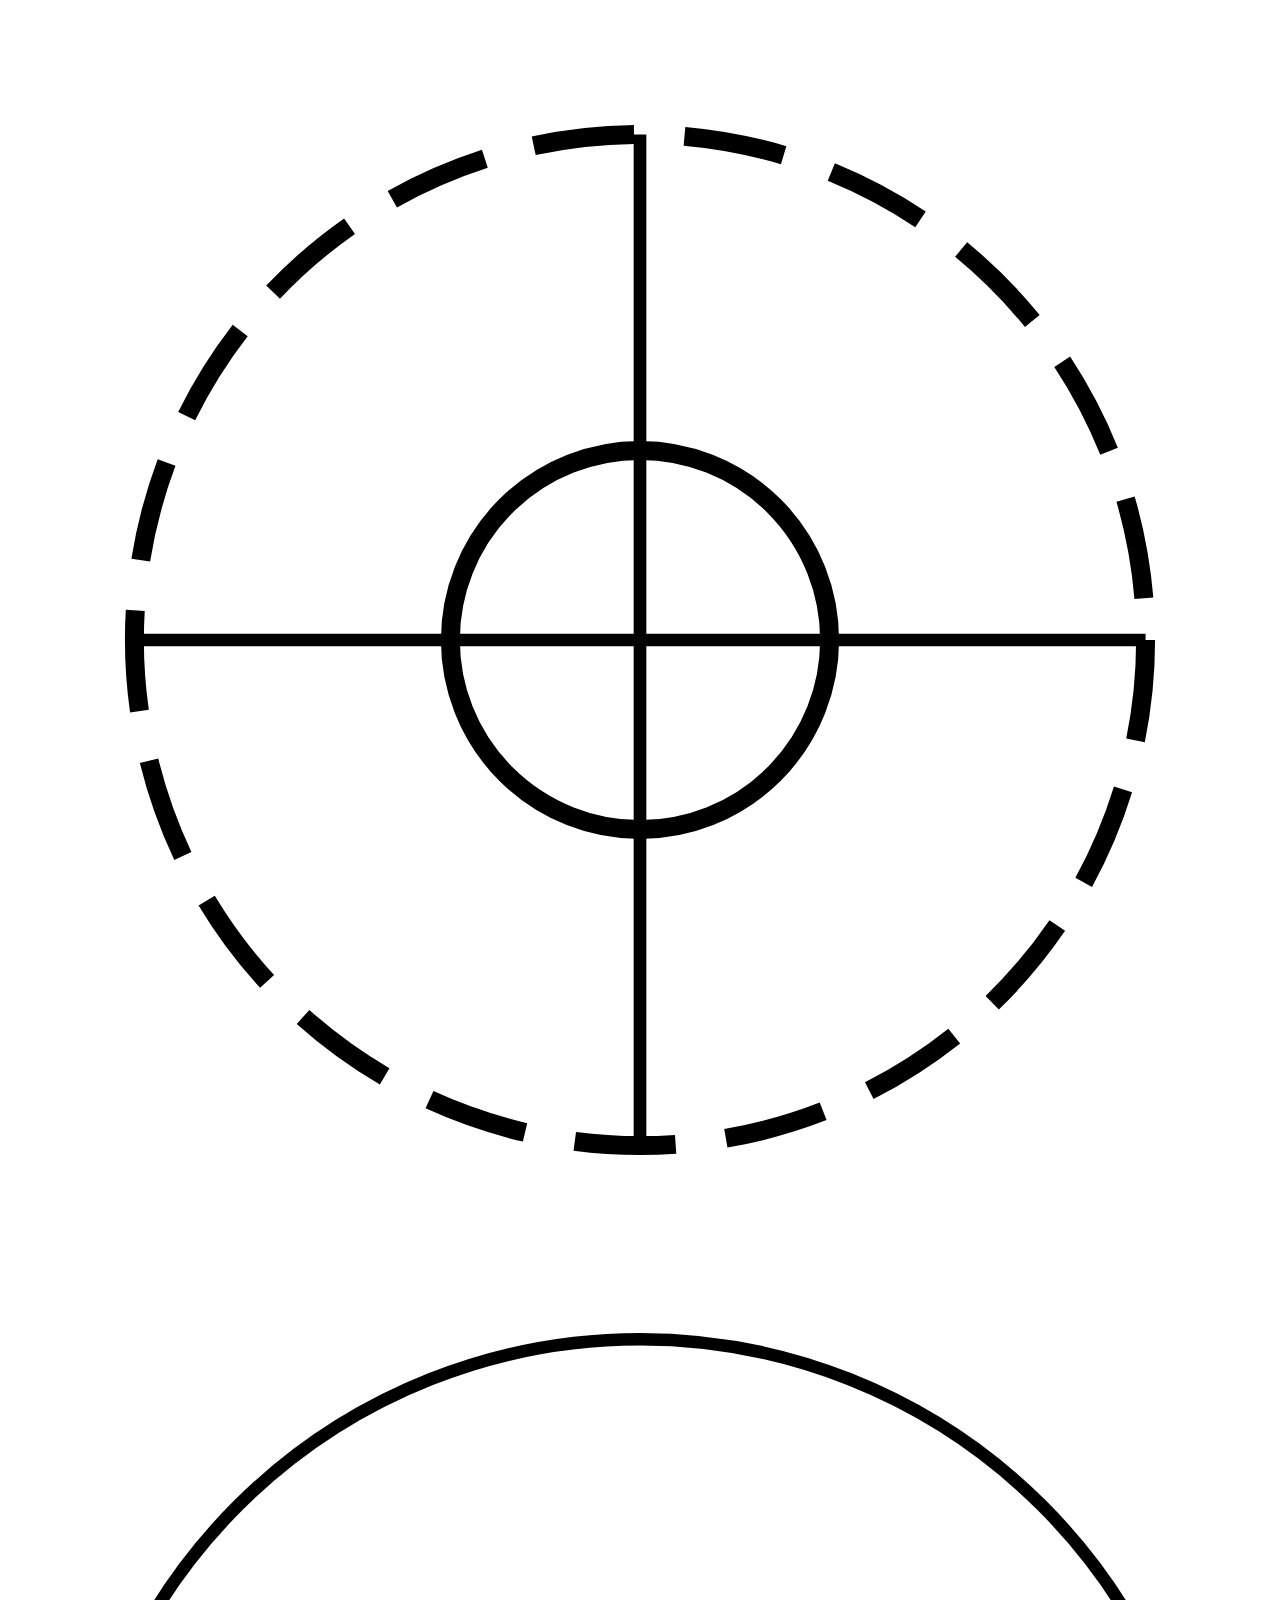
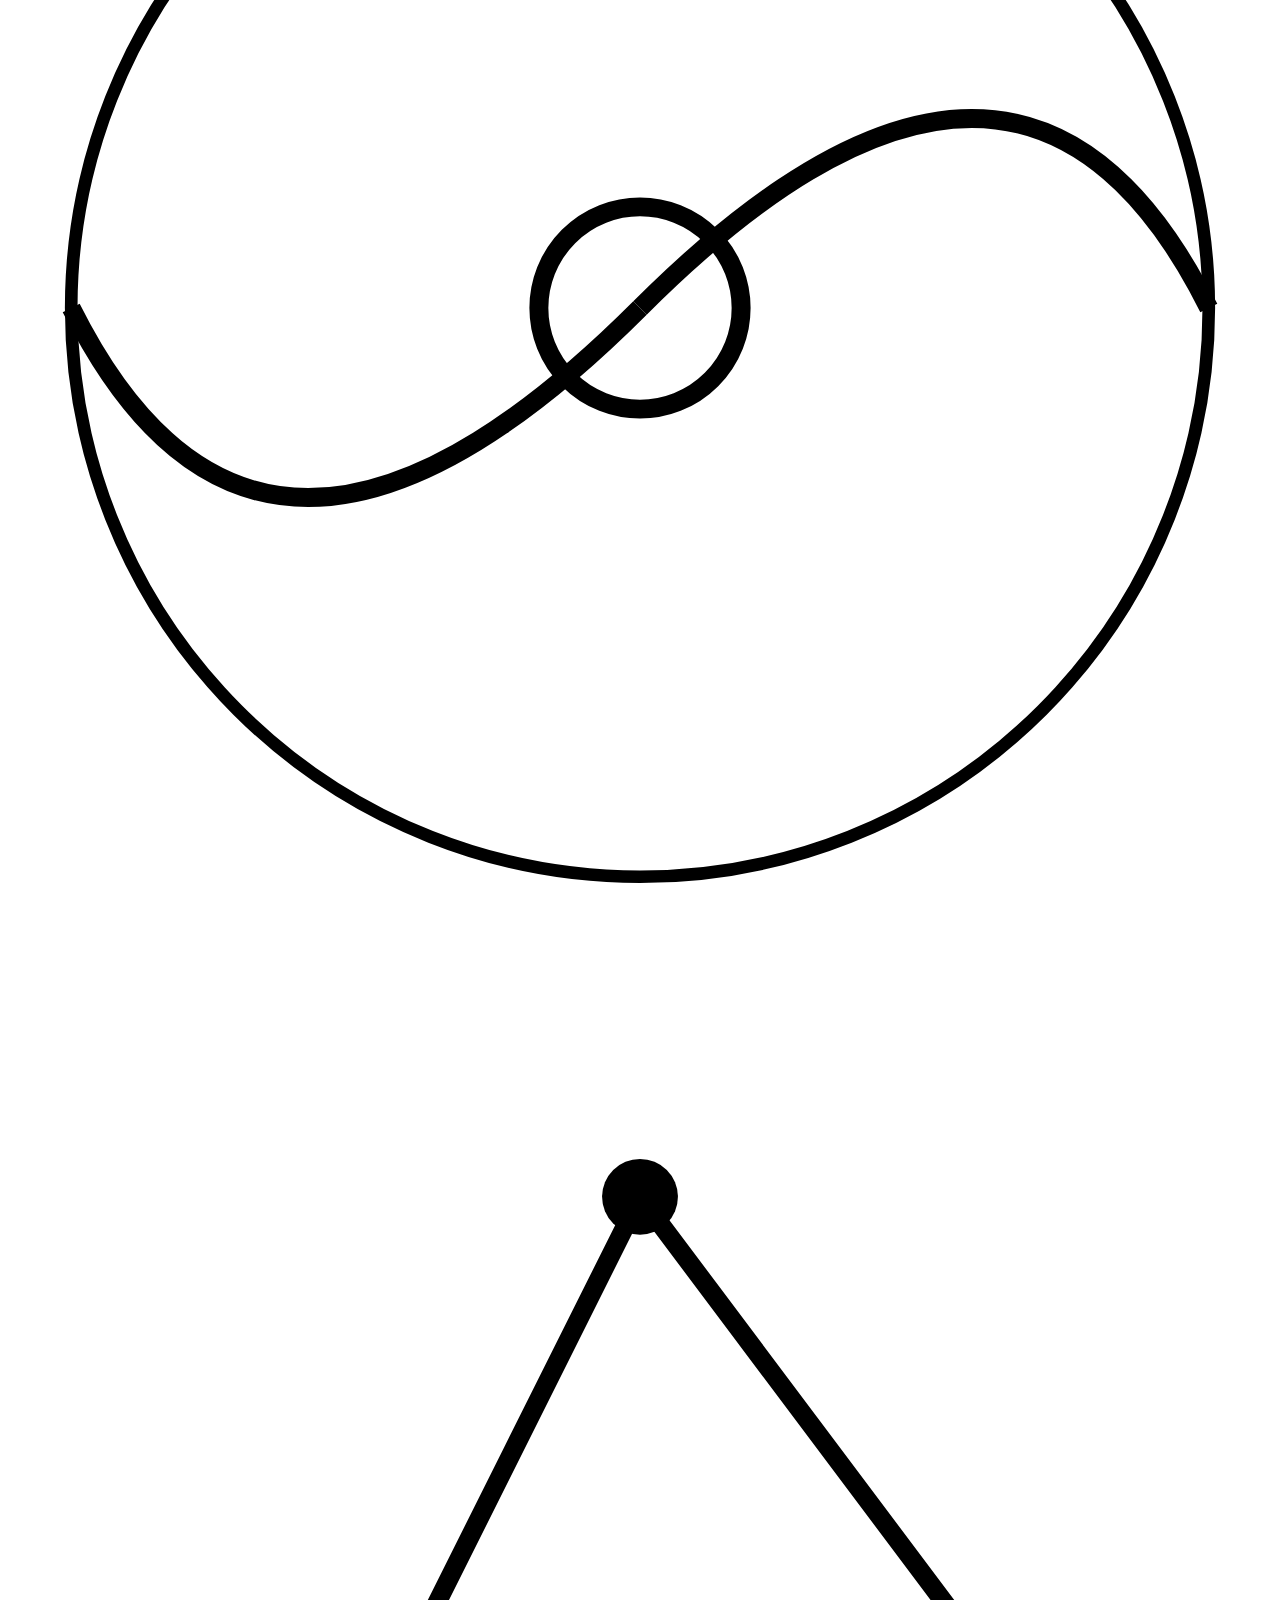
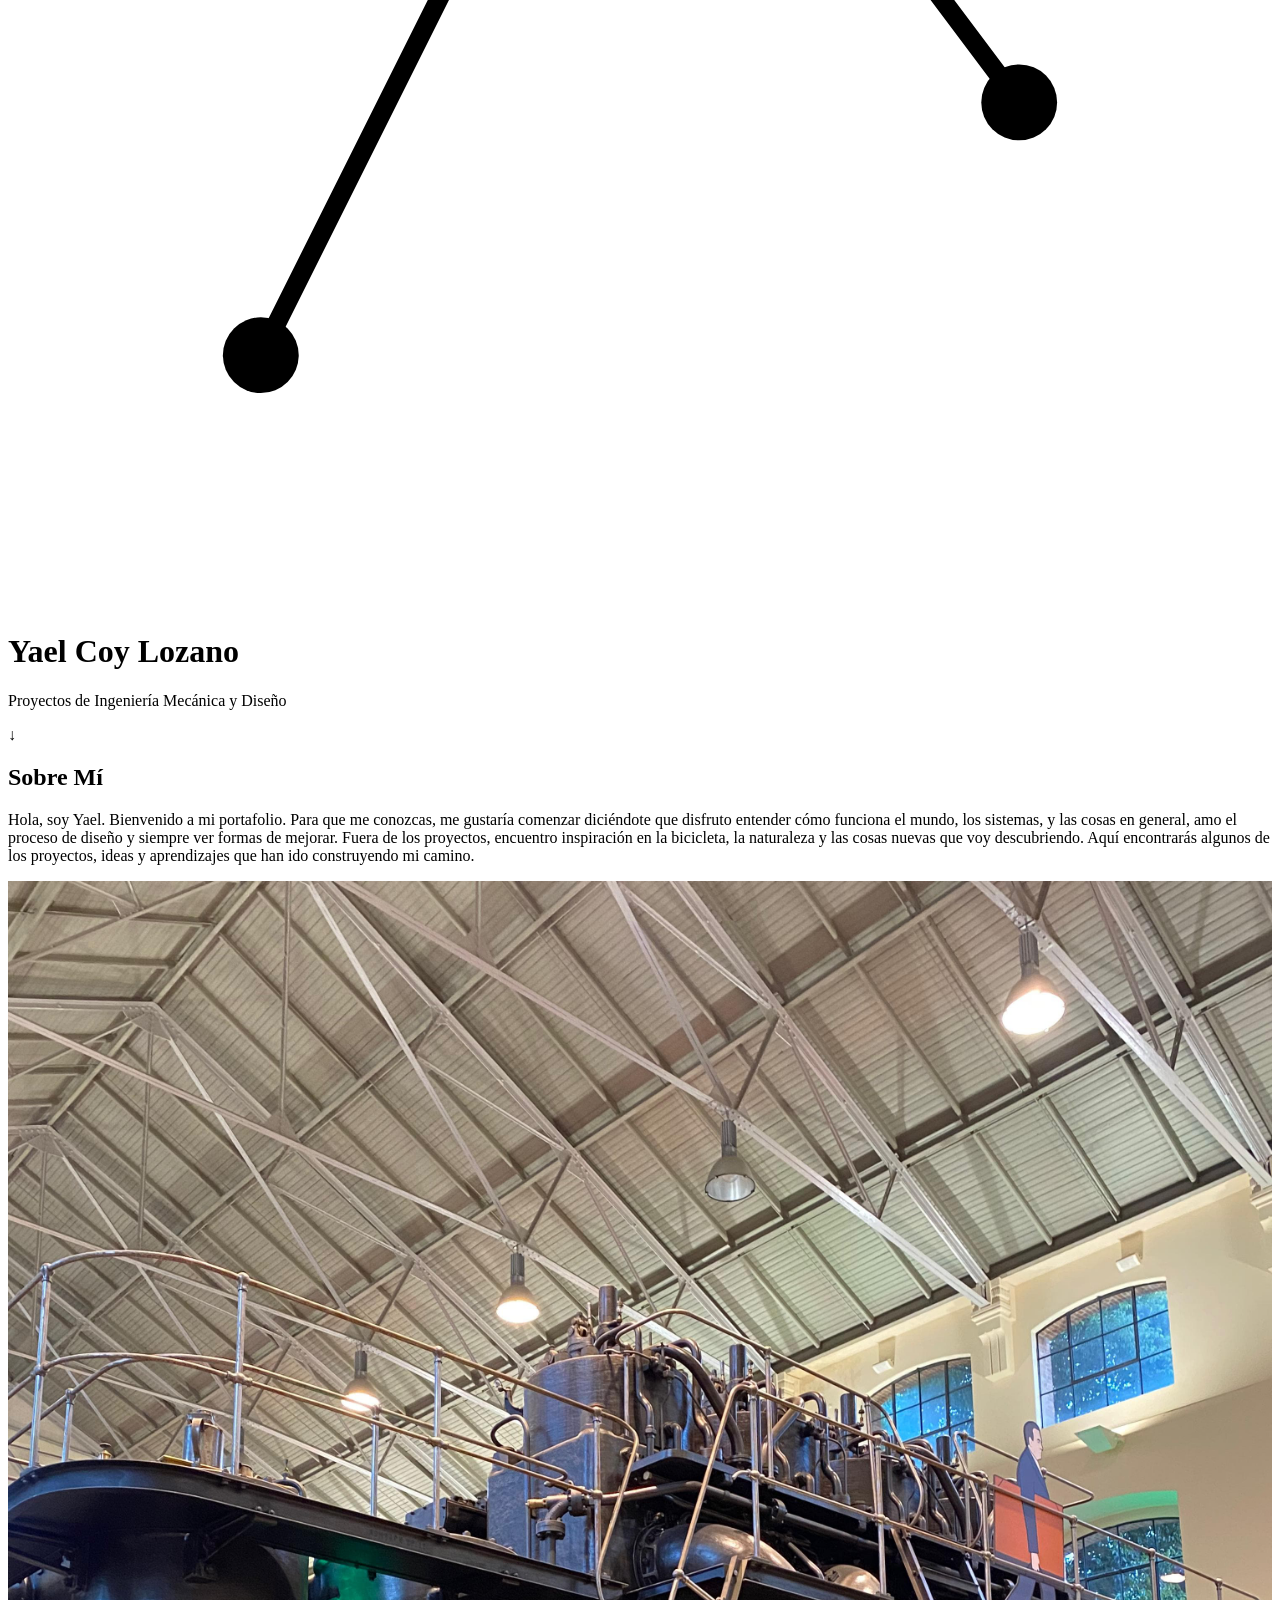
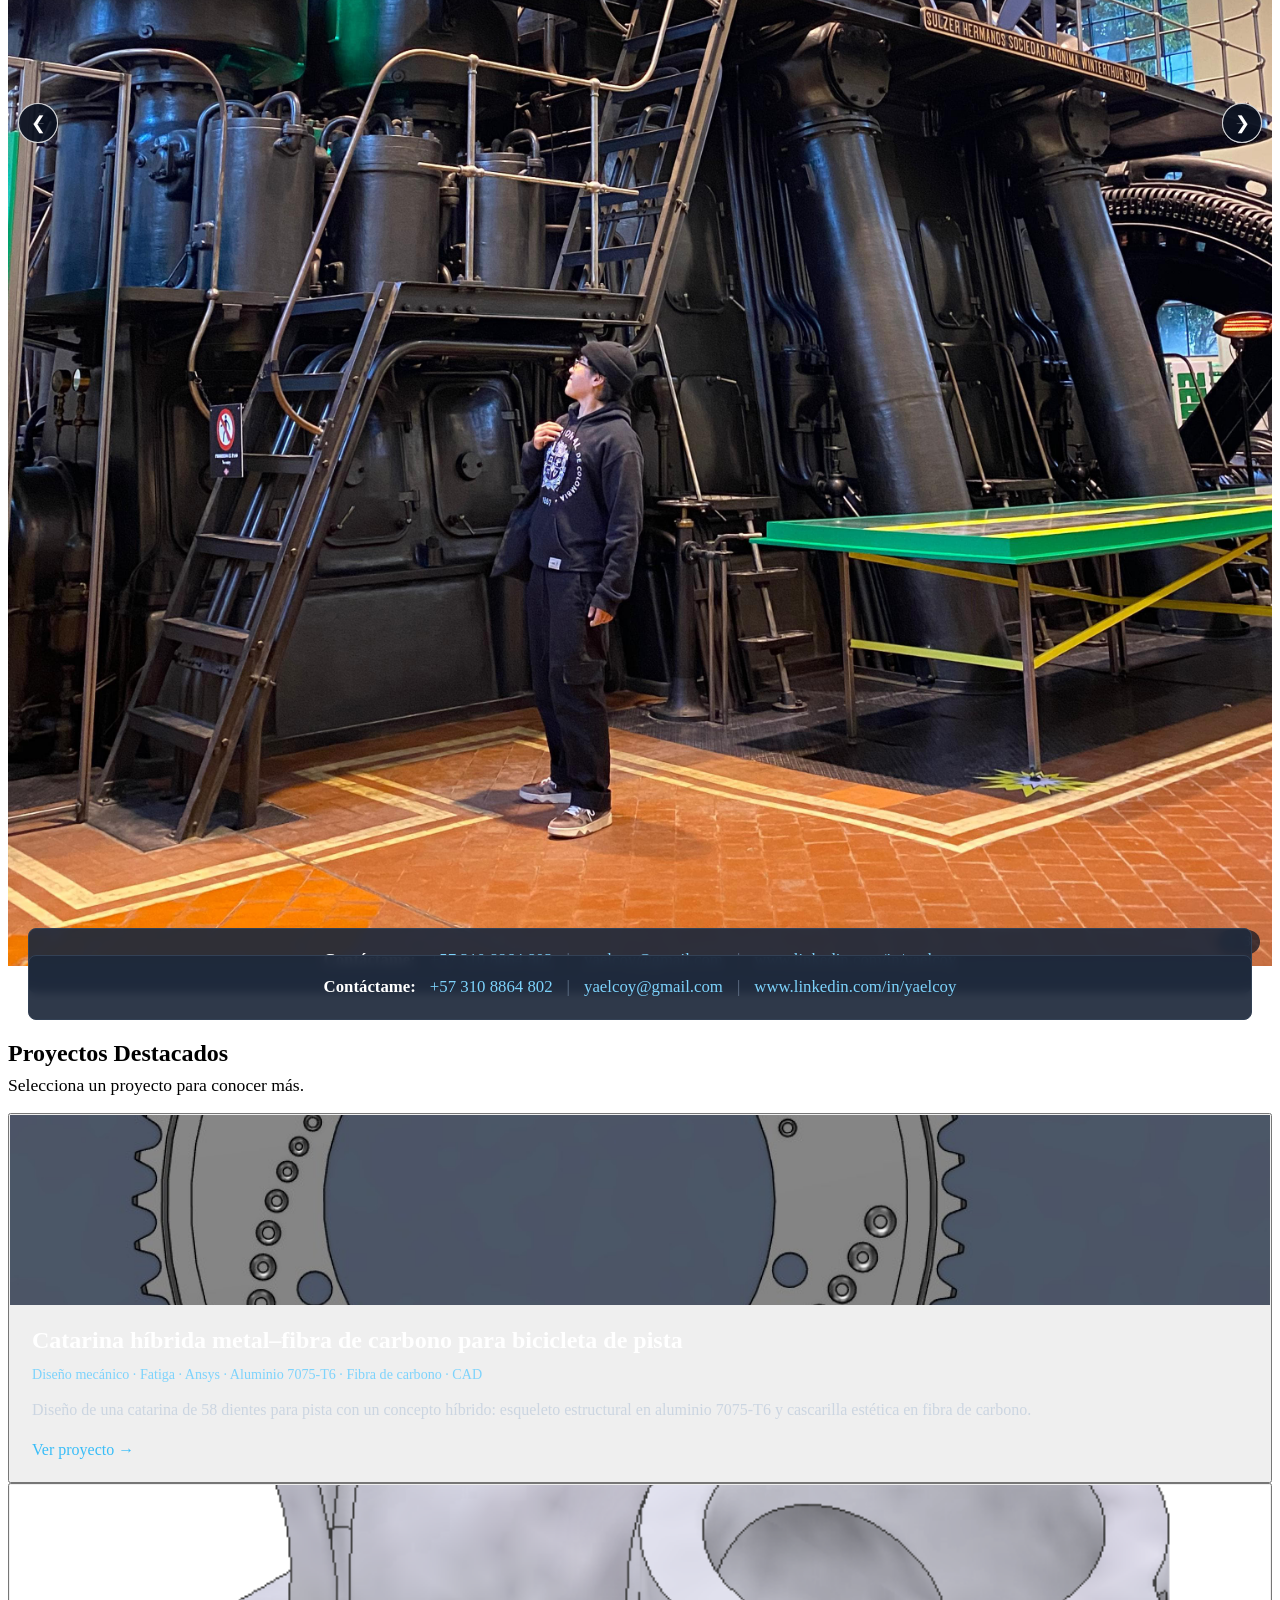
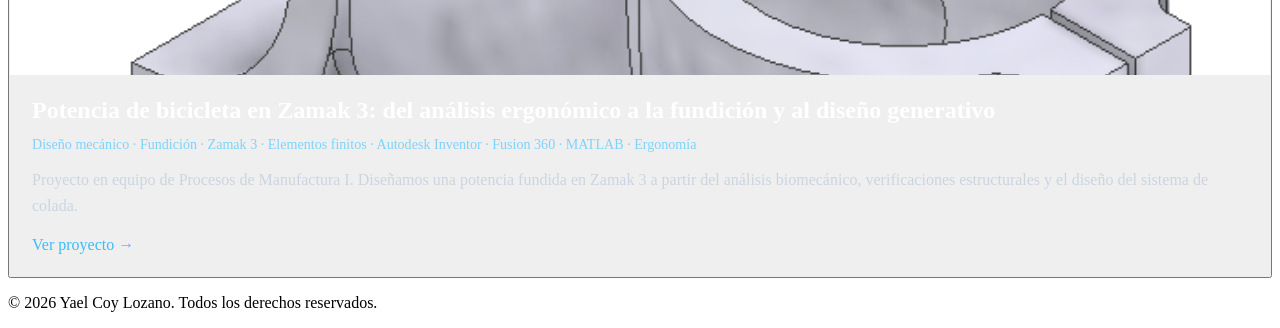
==== commit b3aa3982: "Add profile photo carousel and contact bar" ====
--- a/index.html
+++ b/index.html
@@ -8,6 +8,7 @@
     <link rel="stylesheet" href="projects.css">
     <link rel="icon" type="image/png" href="Favicon.png">
     <script src="projects.js" defer></script>
+    <script src="profile-carousel.js" defer></script>
 </head>
 <body>
 
@@ -61,10 +62,27 @@
 Aquí encontrarás algunos de los proyectos, ideas y aprendizajes que han ido construyendo mi camino.</p>
                     </div>
                 </div>
-                <div class="about-image"><img src="Fondo perfil.jpeg" alt="Yael Coy Lozano"></div>
+                <div class="about-image profile-carousel">
+                    <img id="profile-photo" src="images/Presentaci%C3%B3n1.jpeg" alt="Yael Coy Lozano — foto 1 de 3">
+                    <button class="profile-carousel-control profile-carousel-previous" type="button" aria-label="Ver foto anterior">&#8592;</button>
+                    <button class="profile-carousel-control profile-carousel-next" type="button" aria-label="Ver foto siguiente">&#8594;</button>
+                    <span class="profile-carousel-counter" id="profile-photo-counter" aria-live="polite">1 / 3</span>
+                </div>
             </div>
         </div>
     </section>
+
+    <!-- BARRA DE CONTACTO -->
+    <aside class="contact-bar" aria-label="Información de contacto">
+        <div class="contact-bar-inner">
+            <strong>Contáctame:</strong>
+            <a href="tel:+573108864802">+57 310 8864 802</a>
+            <span class="contact-separator" aria-hidden="true">|</span>
+            <a href="mailto:yaelcoy@gmail.com">yaelcoy@gmail.com</a>
+            <span class="contact-separator" aria-hidden="true">|</span>
+            <a href="https://www.linkedin.com/in/yaelcoy" target="_blank" rel="noopener noreferrer">www.linkedin.com/in/yaelcoy</a>
+        </div>
+    </aside>
 
     <!-- SECCIÓN DE PROYECTOS -->
     <section id="projects" class="section">
@@ -88,3 +106,4 @@
     </footer>
 </body>
 </html>
+
--- a/style.css
+++ b/style.css
@@ -1,291 +1,92 @@
-/* RESET BÁSICO Y PROPIEDADES GENERALES */
-* {
-    margin: 0;
-    padding: 0;
-    box-sizing: border-box;
+/* Carrusel de fotos de perfil */
+.profile-carousel {
+    position: relative;
 }
 
-html {
-    scroll-behavior: smooth;
-    font-family: "Times New Roman", Times, serif; 
-    background-color: #0b1121; /* Fondo principal oscuro */
-    color: #e2e8f0;
-    position: relative; 
-    z-index: 0;
-}
-
-body {
-    position: relative;
-    z-index: 1;
-}
-
-/* ------------------------------------------- */
-/* FONDO DE MECANISMOS ANIMADOS */
-/* ------------------------------------------- */
-.mechanisms-background {
-    position: fixed; 
-    top: 0;
-    left: 0;
-    width: 100%;
-    height: 100%;
-    pointer-events: none; 
-    z-index: 0;
-    overflow: hidden;
-    background-color: transparent;
-}
-
-.mech-shape {
-    position: absolute;
-    stroke: rgba(56, 189, 248, 0.6);
-    fill: none;
-}
-
-svg.mech-shape {
-    filter: drop-shadow(0 0 2px rgba(56, 189, 248, 0.4));
-}
-
-@keyframes fadeMoveRotate {
-    0% {
-        opacity: 0;
-        transform: rotate(0deg) scale(0.9) translateY(15px);
-    }
-    40% { opacity: 1; }
-    60% { opacity: 1; }
-    100% {
-        opacity: 0;
-        transform: rotate(60deg) scale(1.1) translateY(-15px);
-    }
-}
-
-.shape-1 {
-    width: 350px;
-    height: 350px;
-    bottom: -50px;
-    left: -50px;
-    animation: fadeMoveRotate 14s infinite linear;
-}
-
-.shape-2 {
-    width: 400px;
-    height: 400px;
-    top: 45%;
-    right: -80px;
-    animation: fadeMoveRotate 18s infinite linear reverse;
-    animation-delay: 4s; 
-}
-
-.shape-3 {
-    width: 200px;
-    height: 200px;
-    top: 15%;
-    left: 15%;
-    animation: fadeMoveRotate 12s infinite linear;
-    animation-delay: 8s; 
-}
-
-/* ------------------------------------------- */
-/* PANTALLA DE PRESENTACIÓN DIVIDIDA */
-/* ------------------------------------------- */
-.hero {
-    height: 100vh; 
-    display: flex;
-    flex-direction: column;
-    position: relative;
-    z-index: 2;
-}
-
-.hero-image {
-    width: 100%;
-    height: 45vh; 
-    background-image: url('Fondo plano.png'); 
-    background-size: cover; 
-    background-position: center; 
-    background-repeat: no-repeat;
-    position: relative;
-    z-index: 3; /* Cubre la animación en la parte superior */
-    border-bottom: 2px solid #1e293b;
-}
-
-.hero-content {
-    height: 55vh; 
-    display: flex;
-    flex-direction: column;
-    justify-content: center;
-    align-items: center;
-    text-align: center;
-    padding: 20px;
-    background-color: transparent;
-    position: relative;
-    z-index: 2; /* Por encima de la animación */
-}
-
-.main-title {
-    font-size: 4rem; /* Título grande e impactante */
-    font-weight: bold;
-    color: #ffffff;
-    margin-bottom: 15px;
-}
-
-.subtitle {
-    font-size: 1.8rem; /* Subtítulo agrandado */
-    font-weight: normal;
-    color: #cbd5e1; 
-    margin-bottom: 40px;
-}
-
-.scroll-indicator {
-    font-size: 2rem;
-    color: #38bdf8;
-    animation: bounce 2s infinite;
-    margin-top: auto; 
-    margin-bottom: 30px;
-}
-
-@keyframes bounce {
-    0%, 20%, 50%, 80%, 100% { transform: translateY(0); }
-    40% { transform: translateY(-10px); }
-    60% { transform: translateY(-5px); }
-}
-
-/* ------------------------------------------- */
-/* SECCIONES Y CONTENIDO (Por encima del fondo) */
-/* ------------------------------------------- */
-.section {
-    padding: 80px 20px;
-    position: relative;
-    z-index: 2;
-}
-
-.container {
-    max-width: 1000px;
-    margin: 0 auto;
-}
-
-h2 {
-    font-size: 2.5rem;
-    color: #ffffff;
-    margin-bottom: 25px;
-}
-
-p {
-    line-height: 1.7;
-    color: #cbd5e1;
-    font-size: 1.3rem; 
-}
-
-/* ------------------------------------------- */
-/* SECCIÓN SOBRE MÍ - LAYOUT DE DOS COLUMNAS */
-/* ------------------------------------------- */
-.about-content {
-    display: grid;
-    grid-template-columns: 2fr 1fr;
-    gap: 40px;
-    align-items: stretch;
-}
-
-.about-text {
-    flex: 1;
-}
-
-.about-card {
-    background-color: rgba(30, 41, 59, 0.85); /* Fondo semitransparente */
-    padding: 30px;
-    border-radius: 8px;
-    border: 1px solid #334155;
-    backdrop-filter: blur(5px); /* Efecto cristal */
-    user-select: none; /* No seleccionable */
-    -webkit-user-select: none; /* Para Safari */
-    -moz-user-select: none; /* Para Firefox */
-    display: flex;
-    align-items: center;
-    height: 100%;
-}
-
-.about-card p {
-    margin: 0;
-}
-
-.about-image {
-    flex: 1;
-    overflow: hidden;
-    border-radius: 8px;
-    box-shadow: 0 8px 32px rgba(56, 189, 248, 0.15);
-    max-width: 250px;
-    height: 100%;
-    display: flex;
-    align-items: center;
-    justify-content: center;
-}
-
-.about-image img {
+.profile-carousel img {
+    display: block;
     width: 100%;
     height: 100%;
     object-fit: cover;
-    border-radius: 8px;
-    display: block;
 }
 
-/* Responsive: En pantallas pequeñas, una columna */
-@media (max-width: 768px) {
-    .about-content {
-        grid-template-columns: 1fr;
-        gap: 20px;
-    }
-    
-    .about-image {
-        max-width: 200px;
-        margin: 0 auto;
-    }
-    
-    .about-image {
-        order: -1; /* La imagen arriba en móvil */
-    }
+.profile-carousel-control {
+    position: absolute;
+    z-index: 1;
+    top: 50%;
+    display: grid;
+    width: 40px;
+    height: 40px;
+    place-items: center;
+    transform: translateY(-50%);
+    border: 1px solid rgba(255, 255, 255, 0.75);
+    border-radius: 50%;
+    background: rgba(11, 17, 33, 0.72);
+    color: #fff;
+    font: inherit;
+    font-size: 1.15rem;
+    cursor: pointer;
+    transition: background-color 0.2s ease, border-color 0.2s ease;
 }
 
-/* ------------------------------------------- */
-/* TARJETAS DE PROYECTOS */
-/* ------------------------------------------- */
-.projects-grid {
-    display: grid;
-    grid-template-columns: repeat(auto-fit, minmax(300px, 1fr));
-    gap: 30px;
-    margin-top: 30px;
+.profile-carousel-control:hover,
+.profile-carousel-control:focus-visible {
+    border-color: #38bdf8;
+    background: #0b1121;
 }
 
-.project-card {
-    background-color: rgba(30, 41, 59, 0.85); /* Fondo semitransparente */
-    padding: 30px;
-    border-radius: 8px;
-    transition: transform 0.3s ease, border-color 0.3s ease;
-    border: 1px solid #334155;
-    backdrop-filter: blur(5px); /* Efecto cristal para que el fondo se vea elegante */
+.profile-carousel-control:focus-visible {
+    outline: 3px solid #38bdf8;
+    outline-offset: 3px;
 }
 
-.project-card:hover {
-    transform: translateY(-5px);
-    border-color: #38bdf8;
+.profile-carousel-previous { left: 10px; }
+.profile-carousel-next { right: 10px; }
+
+.profile-carousel-counter {
+    position: absolute;
+    right: 12px;
+    bottom: 12px;
+    padding: 4px 9px;
+    border-radius: 999px;
+    background: rgba(11, 17, 33, 0.72);
+    color: #fff;
+    font-size: 0.85rem;
 }
 
-.project-card h3 {
-    color: #ffffff;
-    margin-bottom: 15px;
-    font-size: 1.6rem;
+/* Contacto debajo de «Sobre mí» */
+.contact-bar {
+    position: relative;
+    z-index: 2;
+    margin: -38px 20px 0;
+    padding: 18px 22px;
+    border: 1px solid #334155;
+    border-radius: 8px;
+    background: rgba(30, 41, 59, 0.92);
+    backdrop-filter: blur(5px);
 }
 
-.project-card p {
-    font-size: 1.15rem;
+.contact-bar-inner {
+    display: flex;
+    flex-wrap: wrap;
+    justify-content: center;
+    align-items: center;
+    gap: 8px 14px;
+    max-width: 1000px;
+    margin: 0 auto;
+    font-size: 1.05rem;
+    line-height: 1.6;
 }
 
-/* ------------------------------------------- */
-/* FOOTER */
-/* ------------------------------------------- */
-.footer {
-    text-align: center;
-    padding: 30px 20px;
-    background-color: #0b0f19;
-    color: #64748b;
-    font-size: 1.1rem;
-    position: relative;
-    z-index: 2;
-    border-top: 1px solid #1e293b;
+.contact-bar strong { color: #fff; }
+.contact-bar a { color: #7dd3fc; text-decoration: none; }
+.contact-bar a:hover,
+.contact-bar a:focus-visible { color: #fff; text-decoration: underline; }
+.contact-bar a:focus-visible { outline: 2px solid #38bdf8; outline-offset: 3px; }
+.contact-separator { color: #64748b; }
+
+@media (max-width: 600px) {
+    .contact-bar { margin: -30px 16px 0; padding: 16px; }
+    .contact-bar-inner { flex-direction: column; gap: 4px; font-size: 1rem; }
+    .contact-separator { display: none; }
 }
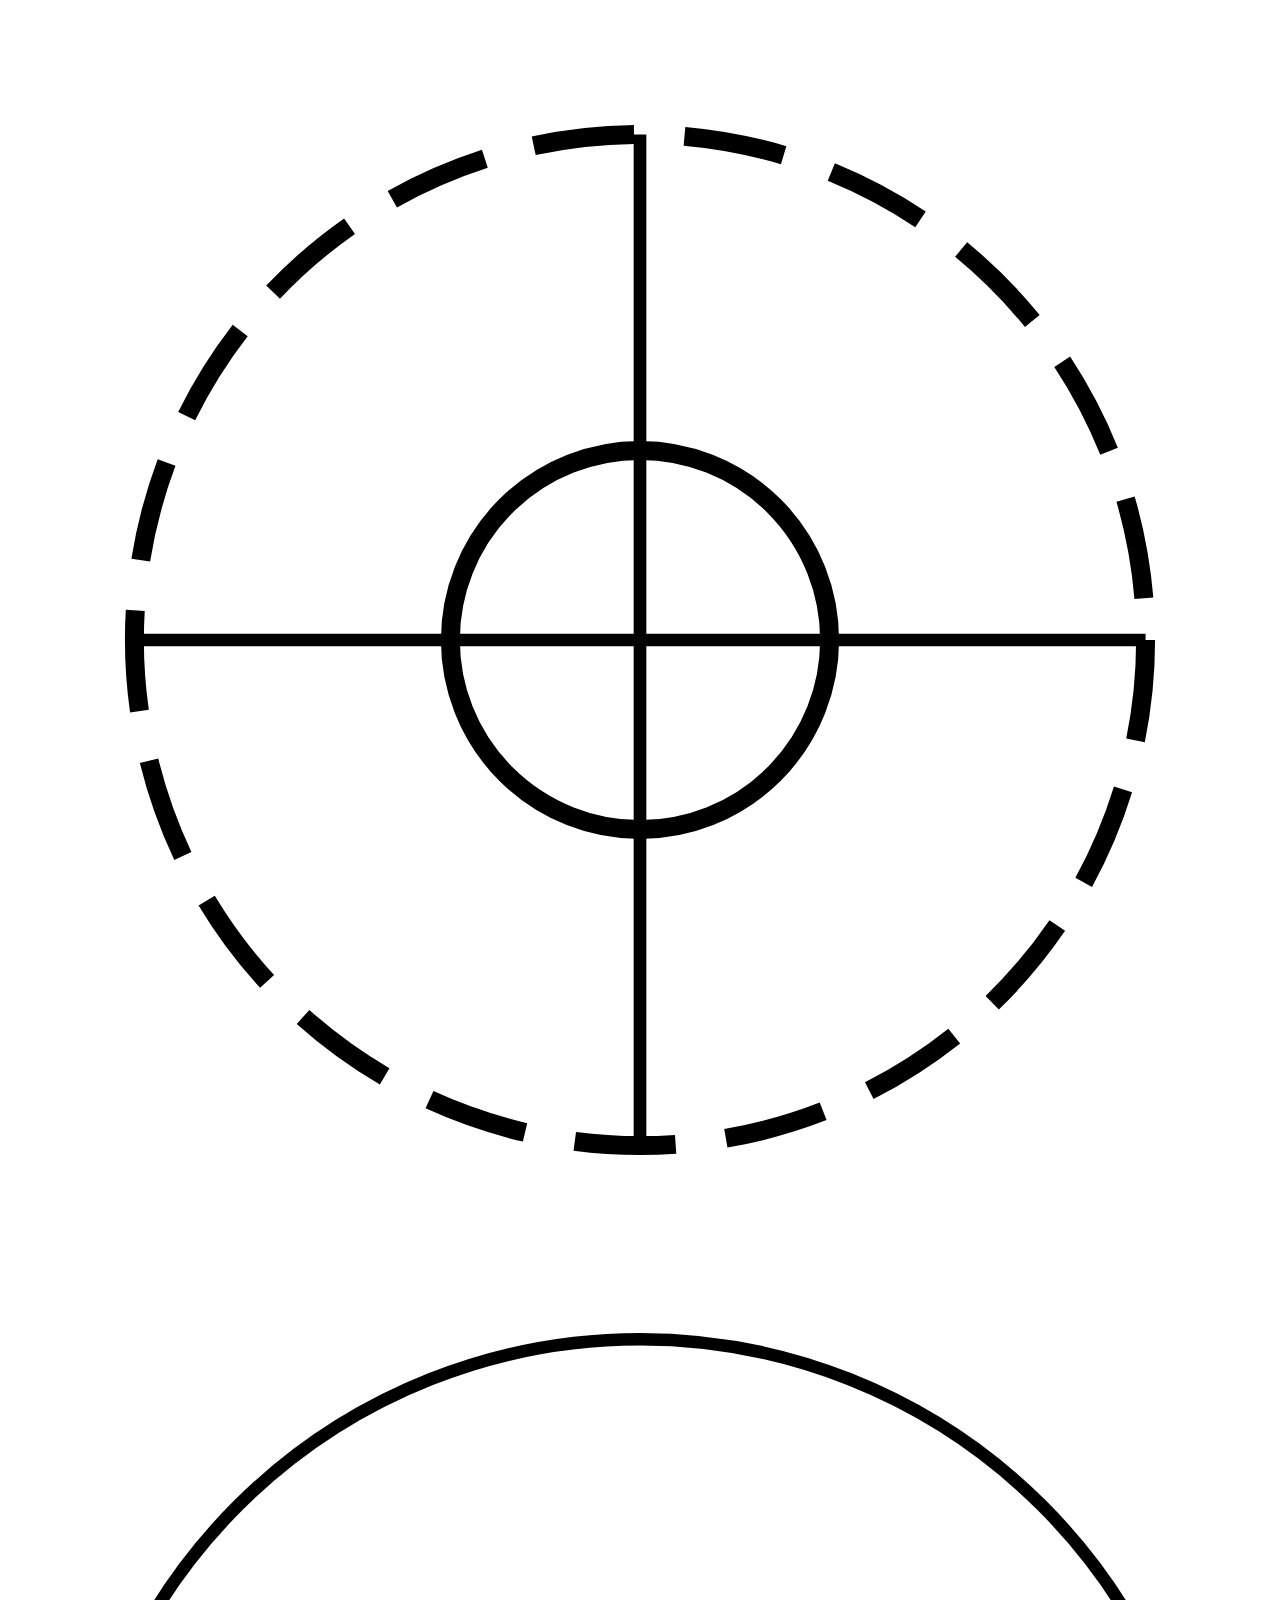
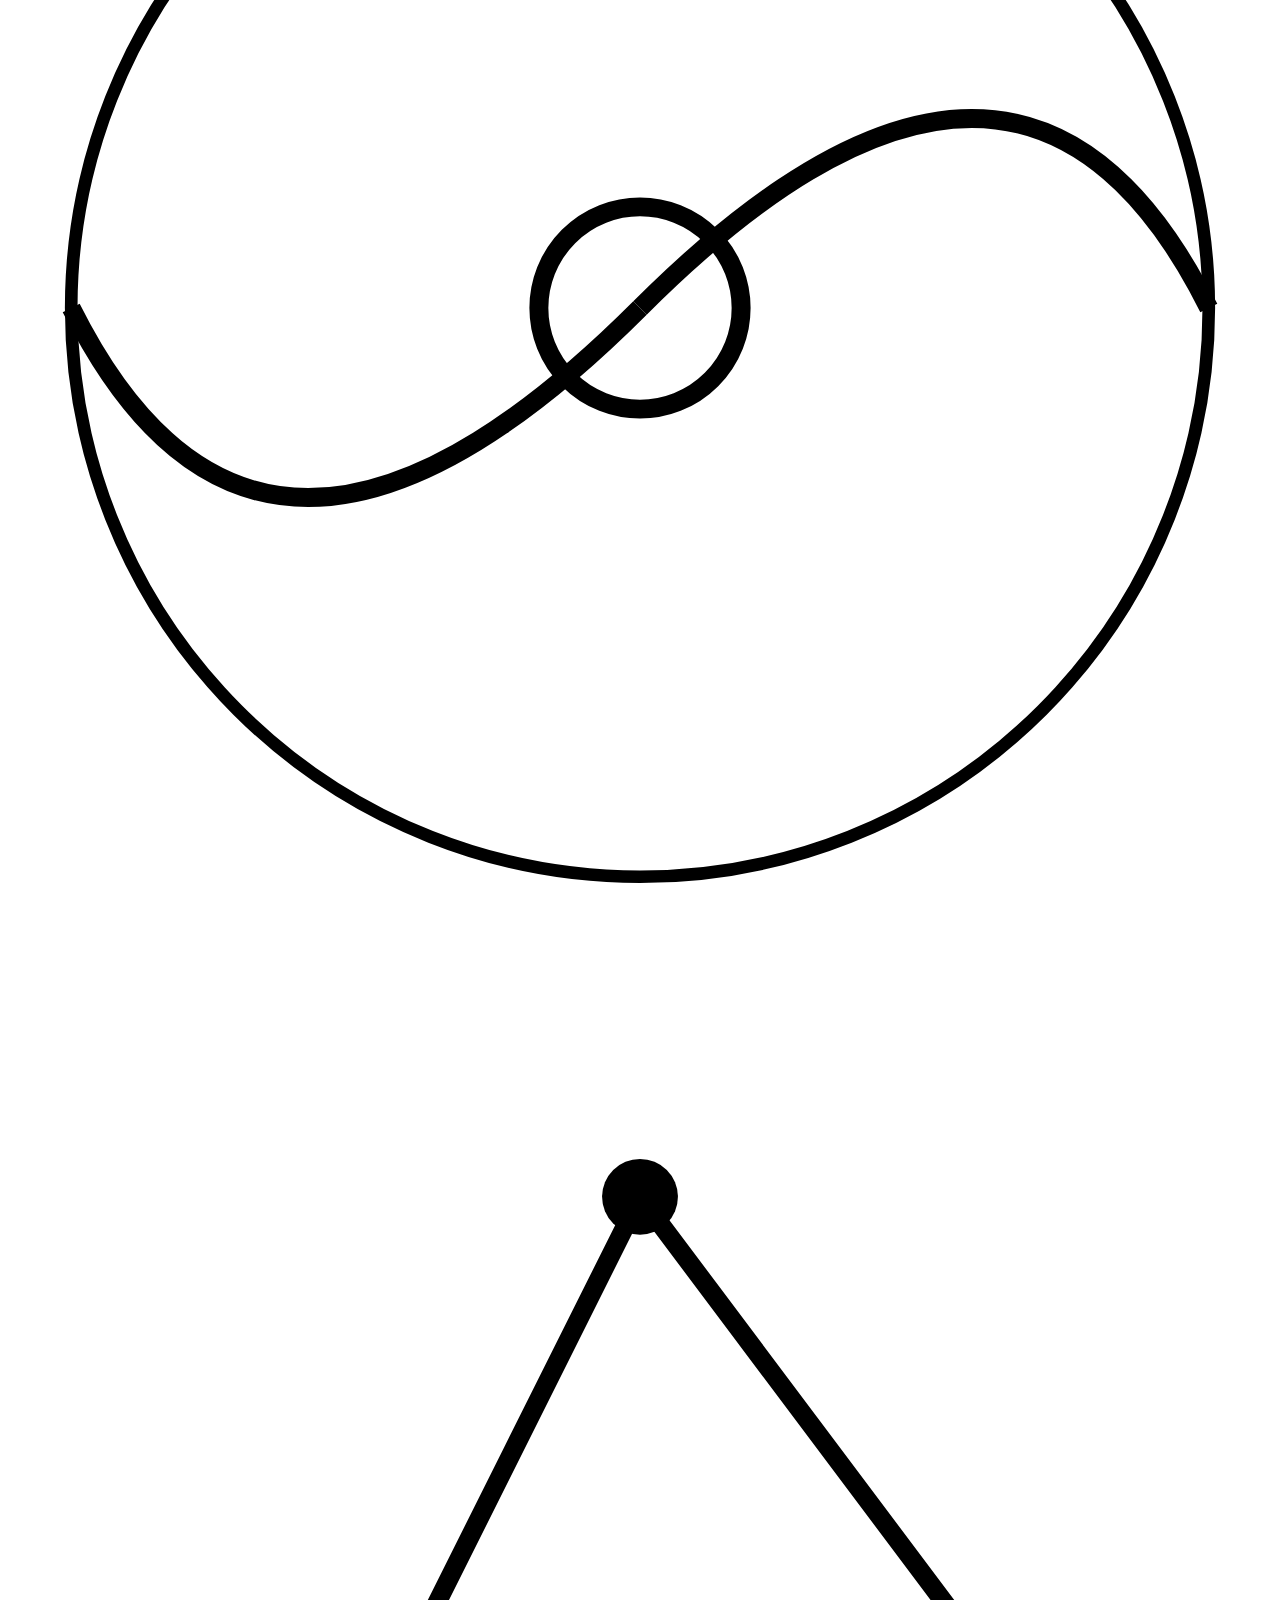
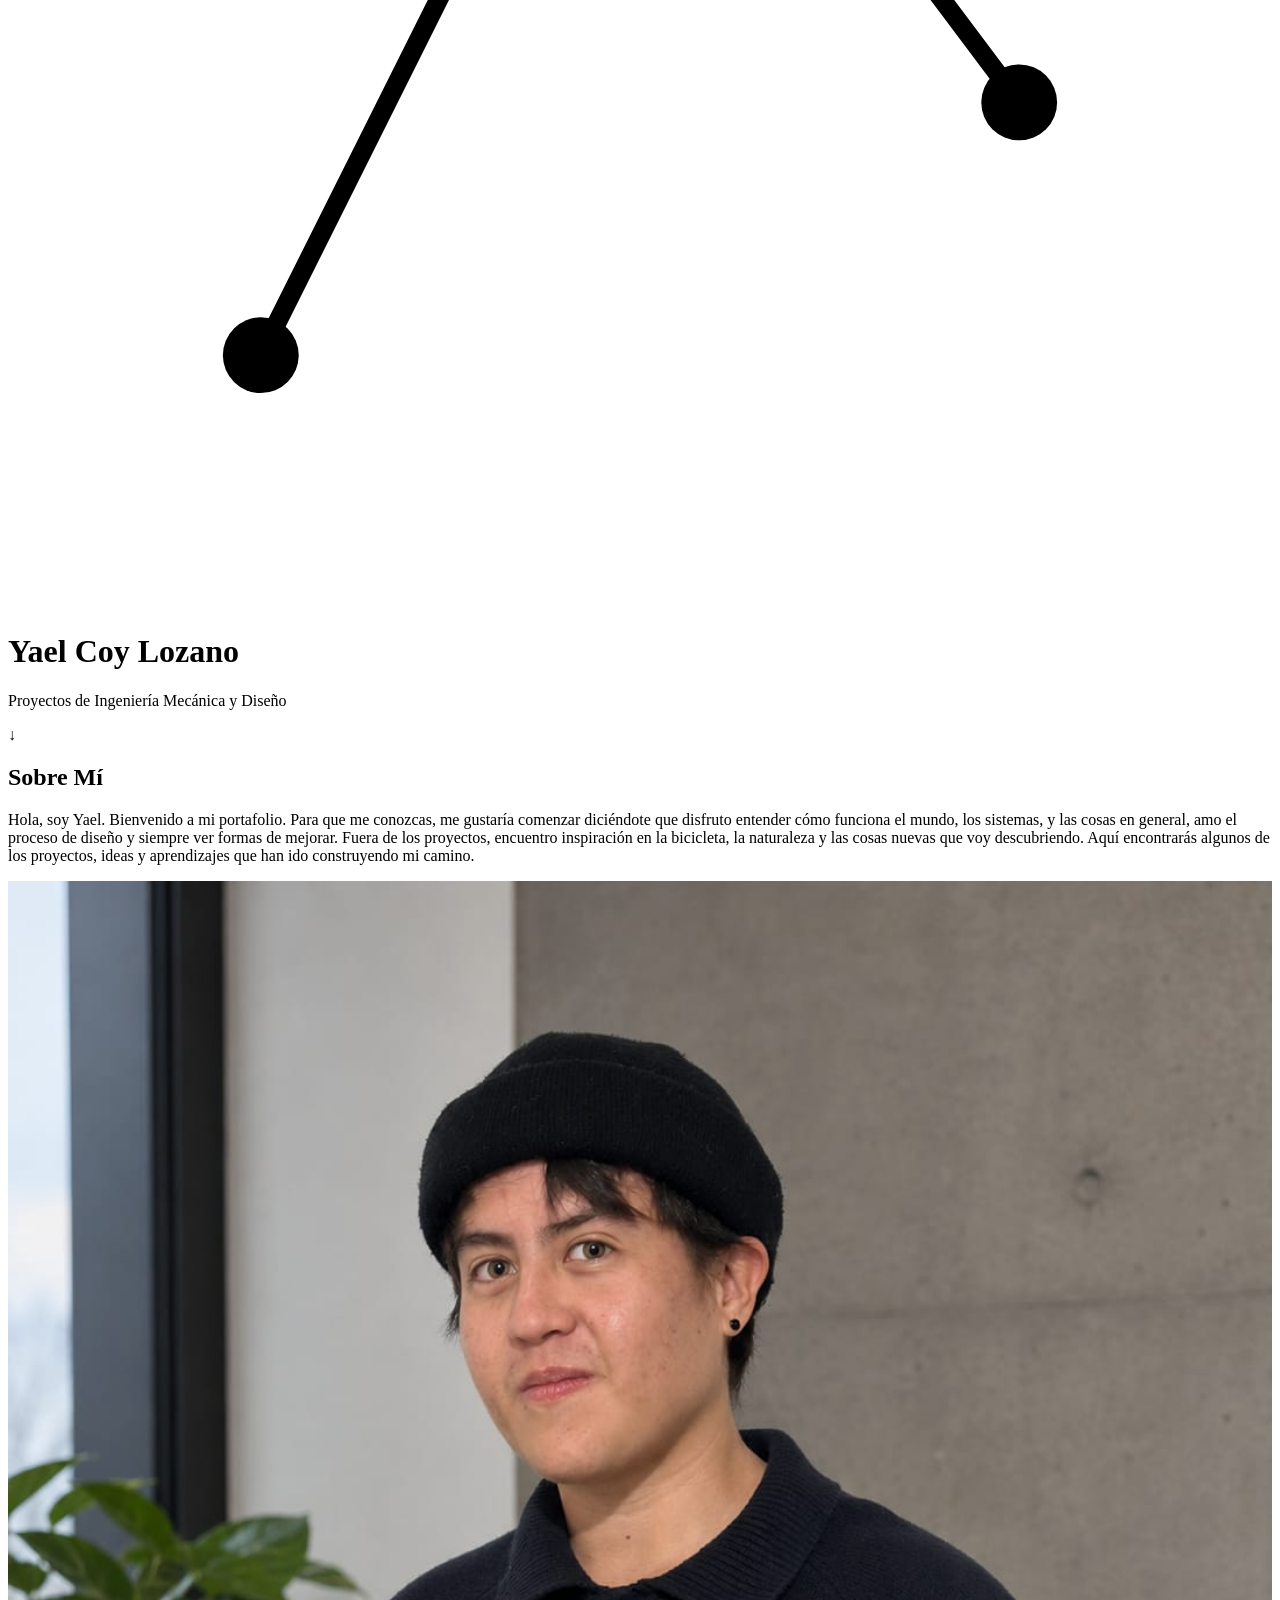
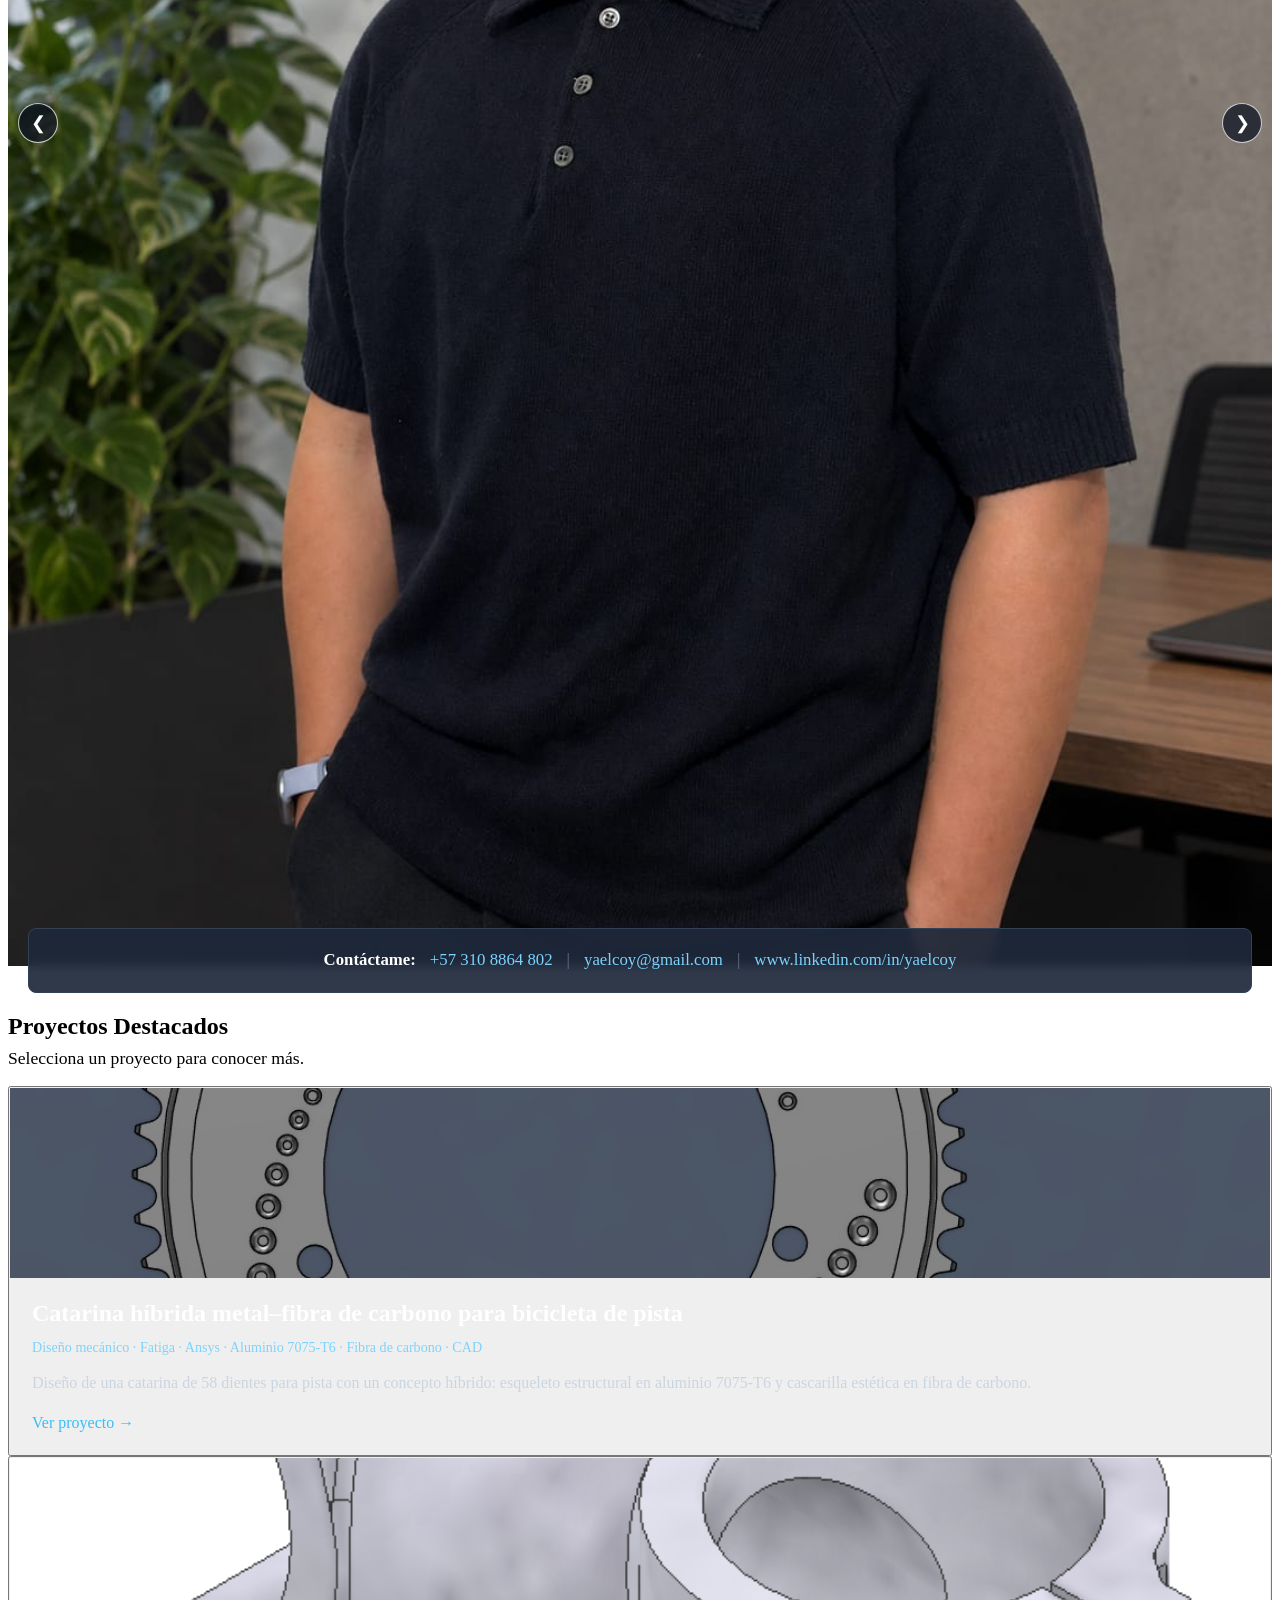
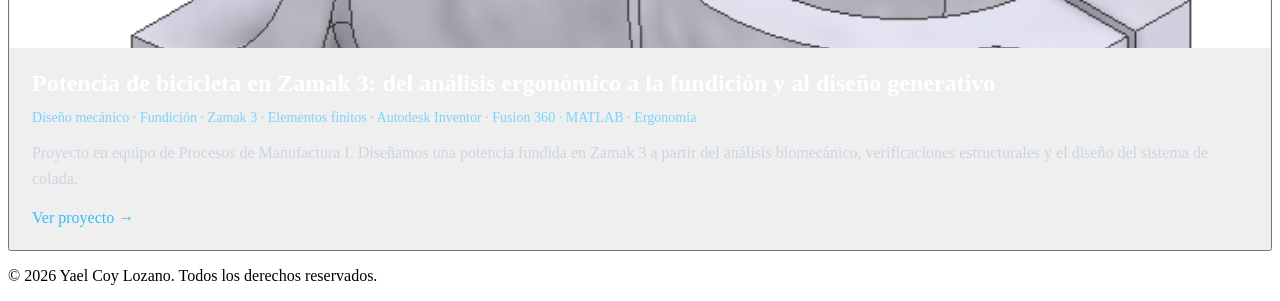
==== commit 2cc71521: "Revert profile carousel and contact bar changes" ====
--- a/index.html
+++ b/index.html
@@ -8,7 +8,6 @@
     <link rel="stylesheet" href="projects.css">
     <link rel="icon" type="image/png" href="Favicon.png">
     <script src="projects.js" defer></script>
-    <script src="profile-carousel.js" defer></script>
 </head>
 <body>
 
@@ -62,27 +61,10 @@
 Aquí encontrarás algunos de los proyectos, ideas y aprendizajes que han ido construyendo mi camino.</p>
                     </div>
                 </div>
-                <div class="about-image profile-carousel">
-                    <img id="profile-photo" src="images/Presentaci%C3%B3n1.jpeg" alt="Yael Coy Lozano — foto 1 de 3">
-                    <button class="profile-carousel-control profile-carousel-previous" type="button" aria-label="Ver foto anterior">&#8592;</button>
-                    <button class="profile-carousel-control profile-carousel-next" type="button" aria-label="Ver foto siguiente">&#8594;</button>
-                    <span class="profile-carousel-counter" id="profile-photo-counter" aria-live="polite">1 / 3</span>
-                </div>
+                <div class="about-image"><img src="Fondo perfil.jpeg" alt="Yael Coy Lozano"></div>
             </div>
         </div>
     </section>
-
-    <!-- BARRA DE CONTACTO -->
-    <aside class="contact-bar" aria-label="Información de contacto">
-        <div class="contact-bar-inner">
-            <strong>Contáctame:</strong>
-            <a href="tel:+573108864802">+57 310 8864 802</a>
-            <span class="contact-separator" aria-hidden="true">|</span>
-            <a href="mailto:yaelcoy@gmail.com">yaelcoy@gmail.com</a>
-            <span class="contact-separator" aria-hidden="true">|</span>
-            <a href="https://www.linkedin.com/in/yaelcoy" target="_blank" rel="noopener noreferrer">www.linkedin.com/in/yaelcoy</a>
-        </div>
-    </aside>
 
     <!-- SECCIÓN DE PROYECTOS -->
     <section id="projects" class="section">
@@ -106,4 +88,3 @@
     </footer>
 </body>
 </html>
-
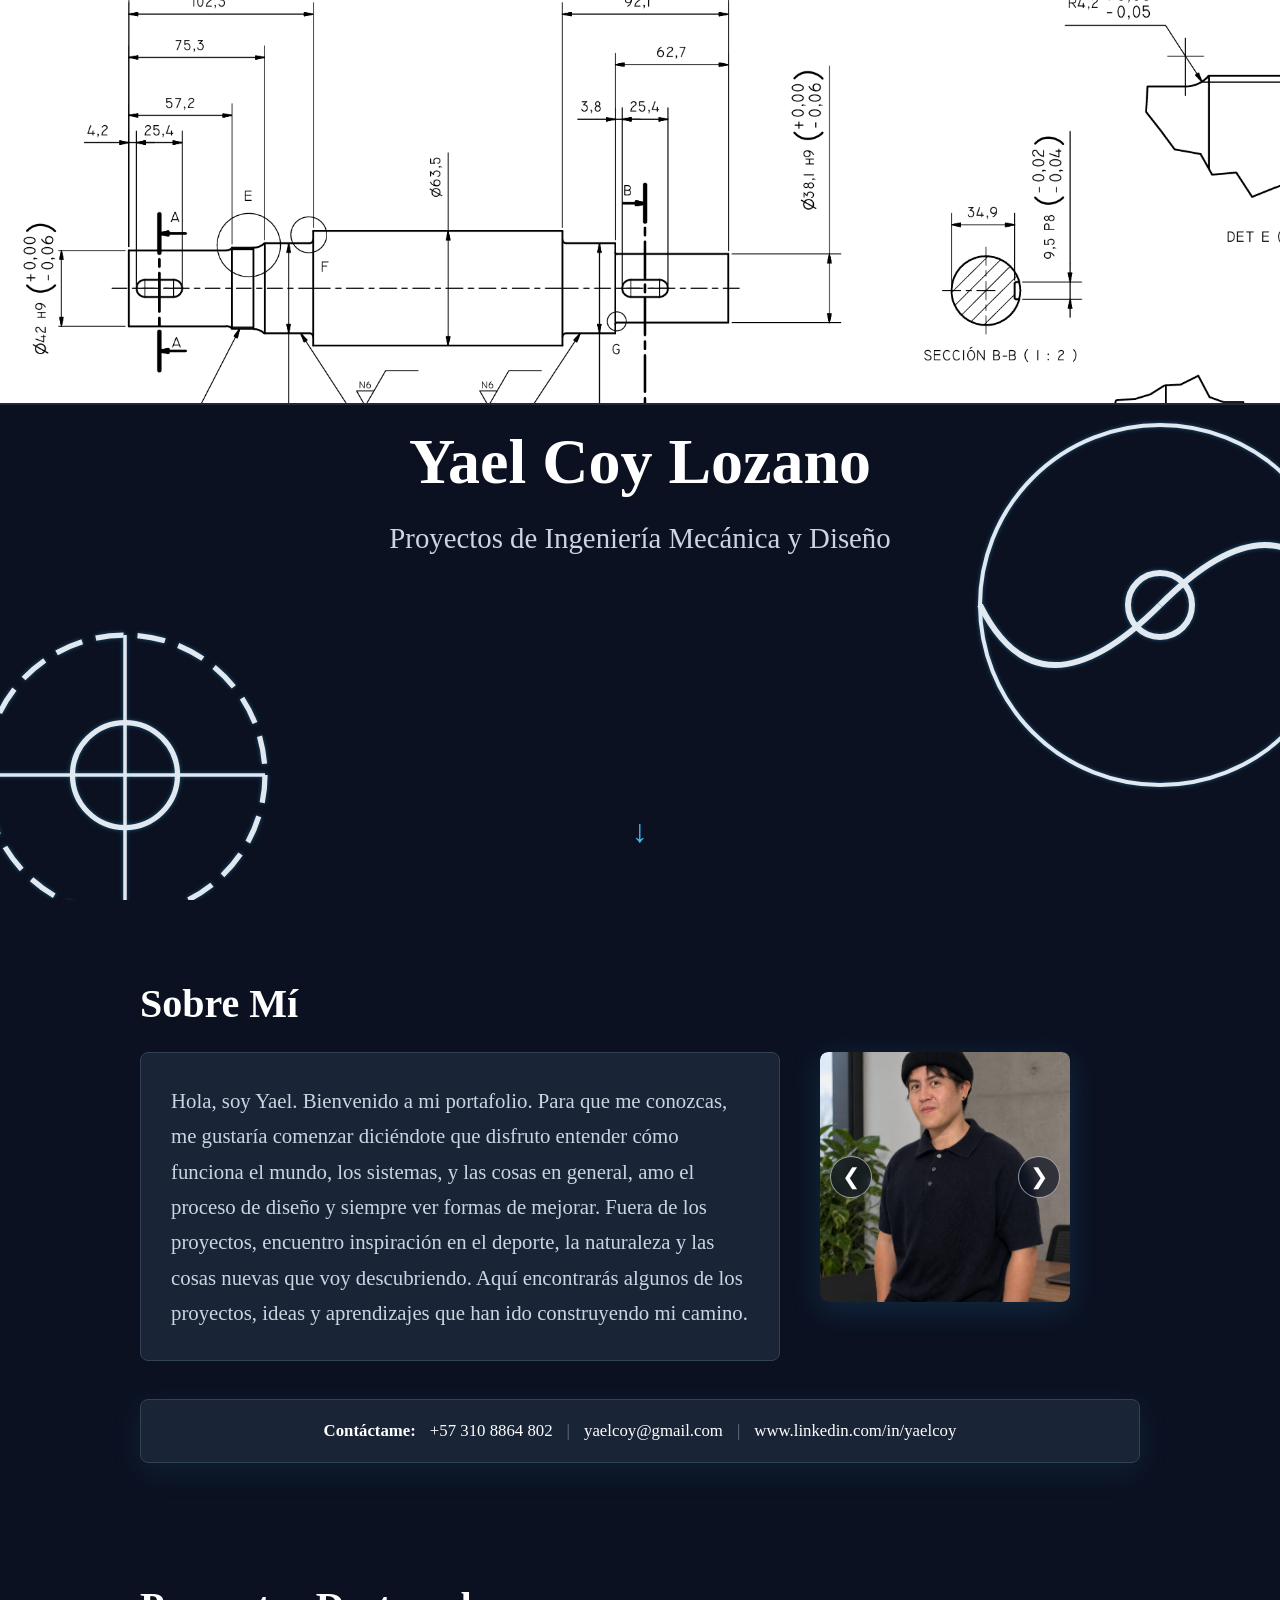
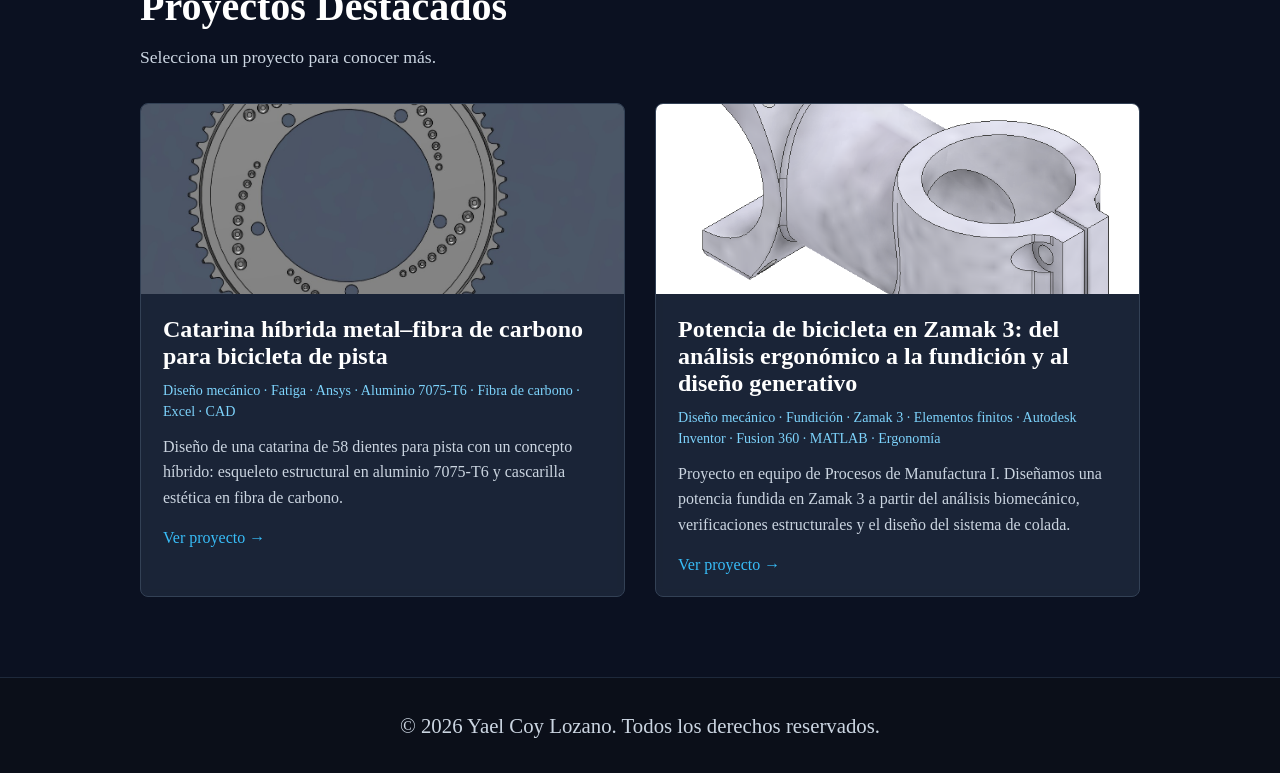
==== commit 9d89237c: "Update inspiration source from 'bicycle' to 'deporte'" ====
--- a/index.html
+++ b/index.html
@@ -56,7 +56,7 @@
 
 Para que me conozcas, me gustaría comenzar diciéndote que disfruto entender cómo funciona el mundo, los sistemas, y las cosas en general, amo el proceso de diseño y siempre ver formas de mejorar.
 
-Fuera de los proyectos, encuentro inspiración en la bicicleta, la naturaleza y las cosas nuevas que voy descubriendo.
+Fuera de los proyectos, encuentro inspiración en el deporte, la naturaleza y las cosas nuevas que voy descubriendo.
 
 Aquí encontrarás algunos de los proyectos, ideas y aprendizajes que han ido construyendo mi camino.</p>
                     </div>
--- a/style.css
+++ b/style.css
@@ -1,38 +1,260 @@
-/* Carrusel de fotos de perfil */
-.profile-carousel {
-    position: relative;
-}
-
-.profile-carousel img {
-    display: block;
+/* RESET BÁSICO Y PROPIEDADES GENERALES */
+* {
+    margin: 0;
+    padding: 0;
+    box-sizing: border-box;
+}
+
+html {
+    scroll-behavior: smooth;
+    font-family: "Times New Roman", Times, serif;
+    background-color: #0b1121; /* Fondo principal oscuro */
+    color: #e2e8f0;
+    position: relative;
+    z-index: 0;
+}
+
+body {
+    position: relative;
+    z-index: 1;
+}
+
+/* ------------------------------------------- */
+/* FONDO DE MECANISMOS ANIMADOS */
+/* ------------------------------------------- */
+.mechanisms-background {
+    position: fixed;
+    top: 0;
+    left: 0;
+    width: 100%;
+    height: 100%;
+    pointer-events: none;
+    z-index: 0;
+    overflow: hidden;
+    background-color: transparent;
+}
+
+.mech-shape {
+    position: absolute;
+    stroke: rgba(56, 189, 248, 0.6);
+    fill: none;
+}
+
+svg.mech-shape {
+    filter: drop-shadow(0 0 2px rgba(56, 189, 248, 0.4));
+}
+
+@keyframes fadeMoveRotate {
+    0% {
+        opacity: 0;
+        transform: rotate(0deg) scale(0.9) translateY(15px);
+    }
+    40% { opacity: 1; }
+    60% { opacity: 1; }
+    100% {
+        opacity: 0;
+        transform: rotate(60deg) scale(1.1) translateY(-15px);
+    }
+}
+
+.shape-1 {
+    width: 350px;
+    height: 350px;
+    bottom: -50px;
+    left: -50px;
+    animation: fadeMoveRotate 14s infinite linear;
+}
+
+.shape-2 {
+    width: 400px;
+    height: 400px;
+    top: 45%;
+    right: -80px;
+    animation: fadeMoveRotate 18s infinite linear reverse;
+    animation-delay: 4s;
+}
+
+.shape-3 {
+    width: 200px;
+    height: 200px;
+    top: 15%;
+    left: 15%;
+    animation: fadeMoveRotate 12s infinite linear;
+    animation-delay: 8s;
+}
+
+/* ------------------------------------------- */
+/* PANTALLA DE PRESENTACIÓN DIVIDIDA */
+/* ------------------------------------------- */
+.hero {
+    height: 100vh;
+    display: flex;
+    flex-direction: column;
+    position: relative;
+    z-index: 2;
+}
+
+.hero-image {
+    width: 100%;
+    height: 45vh;
+    background-image: url('Fondo plano.png');
+    background-size: cover;
+    background-position: center;
+    background-repeat: no-repeat;
+    position: relative;
+    z-index: 3; /* Cubre la animación en la parte superior */
+    border-bottom: 2px solid #1e293b;
+}
+
+.hero-content {
+    height: 55vh;
+    display: flex;
+    flex-direction: column;
+    justify-content: center;
+    align-items: center;
+    text-align: center;
+    padding: 20px;
+    background-color: transparent;
+    position: relative;
+    z-index: 2; /* Por encima de la animación */
+}
+
+.main-title {
+    font-size: 4rem; /* Título grande e impactante */
+    font-weight: bold;
+    color: #ffffff;
+    margin-bottom: 15px;
+}
+
+.subtitle {
+    font-size: 1.8rem; /* Subtítulo agrandado */
+    font-weight: normal;
+    color: #cbd5e1;
+    margin-bottom: 40px;
+}
+
+.scroll-indicator {
+    font-size: 2rem;
+    color: #38bdf8;
+    animation: bounce 2s infinite;
+    margin-top: auto;
+    margin-bottom: 30px;
+}
+
+@keyframes bounce {
+    0%, 20%, 50%, 80%, 100% { transform: translateY(0); }
+    40% { transform: translateY(-10px); }
+    60% { transform: translateY(-5px); }
+}
+
+/* ------------------------------------------- */
+/* SECCIONES Y CONTENIDO (Por encima del fondo) */
+/* ------------------------------------------- */
+.section {
+    padding: 80px 20px;
+    position: relative;
+    z-index: 2;
+}
+
+.container {
+    max-width: 1000px;
+    margin: 0 auto;
+}
+
+h2 {
+    font-size: 2.5rem;
+    color: #ffffff;
+    margin-bottom: 25px;
+}
+
+p {
+    line-height: 1.7;
+    color: #cbd5e1;
+    font-size: 1.3rem;
+}
+
+/* ------------------------------------------- */
+/* SECCIÓN SOBRE MÍ - LAYOUT DE DOS COLUMNAS */
+/* ------------------------------------------- */
+.about-content {
+    display: grid;
+    grid-template-columns: 2fr 1fr;
+    gap: 40px;
+    align-items: stretch;
+}
+
+.about-text {
+    flex: 1;
+}
+
+.about-card {
+    background-color: rgba(30, 41, 59, 0.85); /* Fondo semitransparente */
+    padding: 30px;
+    border-radius: 8px;
+    border: 1px solid #334155;
+    backdrop-filter: blur(5px); /* Efecto cristal */
+    user-select: none; /* No seleccionable */
+    -webkit-user-select: none; /* Para Safari */
+    -moz-user-select: none; /* Para Firefox */
+    display: flex;
+    align-items: center;
+    height: 100%;
+}
+
+.about-card p {
+    margin: 0;
+}
+
+.about-image {
+    position: relative;
+    flex: 1;
+    overflow: hidden;
+    border-radius: 8px;
+    box-shadow: 0 8px 32px rgba(56, 189, 248, 0.15);
+    width: 100%;
+    max-width: 250px;
+    height: auto;
+    aspect-ratio: 1 / 1;
+    align-self: start;
+    display: flex;
+    align-items: center;
+    justify-content: center;
+}
+
+.about-image img {
     width: 100%;
     height: 100%;
     object-fit: cover;
-}
-
+    border-radius: 8px;
+    display: block;
+}
+
+/* Controles del álbum de fotos del perfil */
 .profile-carousel-control {
     position: absolute;
+    top: 50%;
     z-index: 1;
-    top: 50%;
     display: grid;
-    width: 40px;
-    height: 40px;
+    width: 42px;
+    height: 42px;
     place-items: center;
     transform: translateY(-50%);
-    border: 1px solid rgba(255, 255, 255, 0.75);
+    border: 1px solid rgba(255, 255, 255, 0.55);
     border-radius: 50%;
-    background: rgba(11, 17, 33, 0.72);
+    background: rgba(11, 17, 33, 0.68);
     color: #fff;
     font: inherit;
-    font-size: 1.15rem;
+    font-size: 1.4rem;
+    line-height: 1;
     cursor: pointer;
+    backdrop-filter: blur(5px);
+    -webkit-backdrop-filter: blur(5px);
     transition: background-color 0.2s ease, border-color 0.2s ease;
 }
 
-.profile-carousel-control:hover,
-.profile-carousel-control:focus-visible {
+.profile-carousel-control:hover {
     border-color: #38bdf8;
-    background: #0b1121;
+    background: rgba(30, 41, 59, 0.92);
 }
 
 .profile-carousel-control:focus-visible {
@@ -43,50 +265,130 @@
 .profile-carousel-previous { left: 10px; }
 .profile-carousel-next { right: 10px; }
 
-.profile-carousel-counter {
-    position: absolute;
-    right: 12px;
-    bottom: 12px;
-    padding: 4px 9px;
-    border-radius: 999px;
-    background: rgba(11, 17, 33, 0.72);
+/* Tarjeta de contacto con el mismo efecto de cristal del portafolio */
+.contact-bar {
+    position: relative;
+    z-index: 2;
+    width: min(1000px, calc(100% - 40px));
+    margin: -42px auto 40px;
+    padding: 18px 24px;
+    border: 1px solid #334155;
+    border-radius: 8px;
+    background: rgba(30, 41, 59, 0.85);
     color: #fff;
-    font-size: 0.85rem;
-}
-
-/* Contacto debajo de «Sobre mí» */
-.contact-bar {
+    text-align: center;
+    box-shadow: 0 8px 32px rgba(56, 189, 248, 0.1);
+    backdrop-filter: blur(5px);
+    -webkit-backdrop-filter: blur(5px);
+}
+
+.contact-bar-inner {
+    display: flex;
+    flex-wrap: wrap;
+    align-items: center;
+    justify-content: center;
+    gap: 10px 14px;
+    color: #fff;
+    font-size: 1.05rem;
+    line-height: 1.5;
+}
+
+.contact-bar strong,
+.contact-bar a {
+    color: #fff;
+}
+
+.contact-bar a {
+    text-decoration: none;
+    text-underline-offset: 4px;
+}
+
+.contact-bar a:hover,
+.contact-bar a:focus-visible {
+    color: #7dd3fc;
+    text-decoration: underline;
+}
+
+.contact-separator {
+    color: #64748b;
+}
+
+/* Responsive: En pantallas pequeñas, una columna */
+@media (max-width: 768px) {
+    .about-content {
+        grid-template-columns: 1fr;
+        gap: 20px;
+    }
+
+    .about-image {
+        max-width: 200px;
+        margin: 0 auto;
+        aspect-ratio: 1 / 1;
+    }
+
+    .about-image {
+        order: -1; /* La imagen arriba en móvil */
+    }
+
+    .contact-bar {
+        margin-top: -42px;
+        padding: 16px;
+    }
+
+    .contact-bar-inner {
+        flex-direction: column;
+        gap: 8px;
+    }
+
+    .contact-separator {
+        display: none;
+    }
+}
+
+/* ------------------------------------------- */
+/* TARJETAS DE PROYECTOS */
+/* ------------------------------------------- */
+.projects-grid {
+    display: grid;
+    grid-template-columns: repeat(auto-fit, minmax(300px, 1fr));
+    gap: 30px;
+    margin-top: 30px;
+}
+
+.project-card {
+    background-color: rgba(30, 41, 59, 0.85); /* Fondo semitransparente */
+    padding: 30px;
+    border-radius: 8px;
+    transition: transform 0.3s ease, border-color 0.3s ease;
+    border: 1px solid #334155;
+    backdrop-filter: blur(5px); /* Efecto cristal para que el fondo se vea elegante */
+}
+
+.project-card:hover {
+    transform: translateY(-5px);
+    border-color: #38bdf8;
+}
+
+.project-card h3 {
+    color: #ffffff;
+    margin-bottom: 15px;
+    font-size: 1.6rem;
+}
+
+.project-card p {
+    font-size: 1.15rem;
+}
+
+/* ------------------------------------------- */
+/* FOOTER */
+/* ------------------------------------------- */
+.footer {
+    text-align: center;
+    padding: 30px 20px;
+    background-color: #0b0f19;
+    color: #64748b;
+    font-size: 1.1rem;
     position: relative;
     z-index: 2;
-    margin: -38px 20px 0;
-    padding: 18px 22px;
-    border: 1px solid #334155;
-    border-radius: 8px;
-    background: rgba(30, 41, 59, 0.92);
-    backdrop-filter: blur(5px);
-}
-
-.contact-bar-inner {
-    display: flex;
-    flex-wrap: wrap;
-    justify-content: center;
-    align-items: center;
-    gap: 8px 14px;
-    max-width: 1000px;
-    margin: 0 auto;
-    font-size: 1.05rem;
-    line-height: 1.6;
-}
-
-.contact-bar strong { color: #fff; }
-.contact-bar a { color: #7dd3fc; text-decoration: none; }
-.contact-bar a:hover,
-.contact-bar a:focus-visible { color: #fff; text-decoration: underline; }
-.contact-bar a:focus-visible { outline: 2px solid #38bdf8; outline-offset: 3px; }
-.contact-separator { color: #64748b; }
-
-@media (max-width: 600px) {
-    .contact-bar { margin: -30px 16px 0; padding: 16px; }
-    .contact-bar-inner { flex-direction: column; gap: 4px; font-size: 1rem; }
-    .contact-separator { display: none; }
-}
+    border-top: 1px solid #1e293b;
+}
